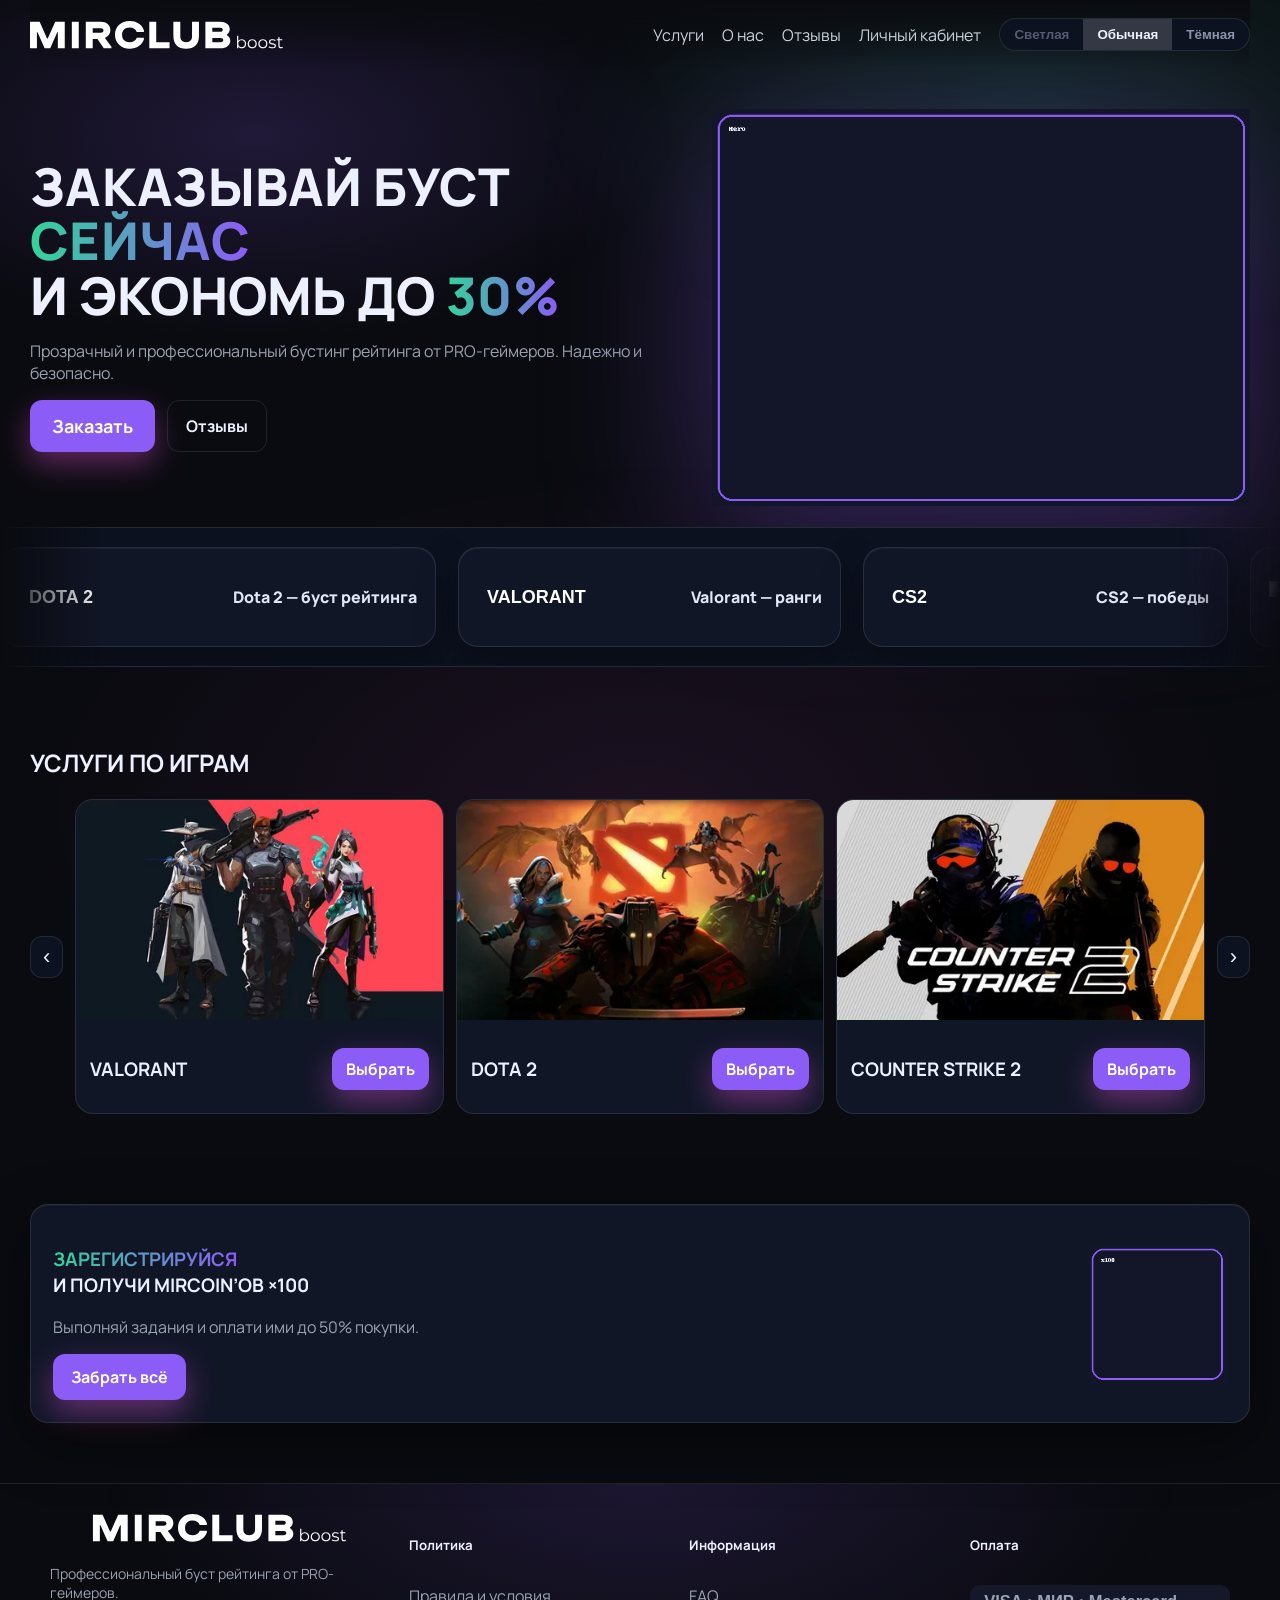
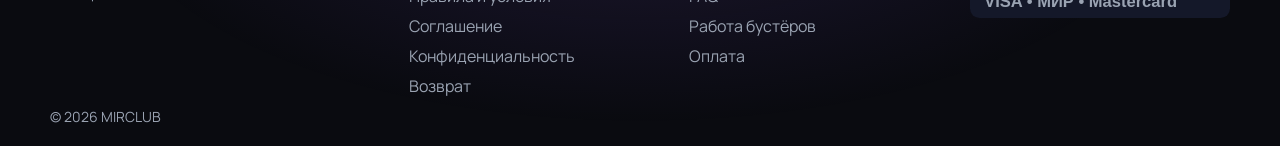
==== index.html @ de524e1a "Add files via upload" ====
<!doctype html><html lang="ru"><head><title>MIRCLUB — буст</title>
  <meta charset="utf-8" />
  <meta name="viewport" content="width=device-width, initial-scale=1" />
  <link rel="icon" href="./assets/favicon.png" />
  <link rel="preconnect" href="https://fonts.googleapis.com">
  <link rel="preconnect" href="https://fonts.gstatic.com" crossorigin>
  <link href="https://fonts.googleapis.com/css2?family=Manrope:wght@400;600;700;800&display=swap" rel="stylesheet">
  <link rel="stylesheet" href="./styles.css" />
  <link rel="stylesheet" href="./anim.css" />
  <script>
  (function () {
    var t = localStorage.getItem('theme3') || 'default';
    // Ставим атрибут на <html>, чтобы цвета подтянулись до рендера
    document.documentElement.setAttribute('data-theme', t);
  })();
</script>
</head><body class="page" data-theme="default">
<div class="bg fx-1"></div><div class="bg fx-2"></div><div class="bg fx-3"></div>
  <header class="header container">
    <a class="brand" href="./index.html"><img src="./assets/logo.svg" alt="MIRCLUB" /></a>
    <nav class="nav">
      <a href="./index.html#services">Услуги</a>
      <a href="./pages/about.html">О нас</a>
      <a href="./pages/reviews.html">Отзывы</a>
      <a href="./cabinet/index.html">Личный кабинет</a>
      <div class="theme-toggle" id="themeToggle" role="tablist" aria-label="Theme toggle">
        
        <button data-theme="light" role="tab">Светлая</button>
        <button data-theme="default" role="tab" class="active">Обычная</button>
        <button data-theme="dark" role="tab">Тёмная</button>
      </div>
    </nav>
    <button class="burger" id="burger" aria-label="Меню"><span></span><span></span><span></span></button>
  </header>
  <nav class="mnav" id="mnav">
    <a href="./index.html#services">Услуги</a>
    <a href="./pages/about.html">О нас</a>
    <a href="./pages/reviews.html">Отзывы</a>
    <a href="./cabinet/index.html">Личный кабинет</a>
    <div class="theme-toggle mt8" id="themeToggleM">
      <button data-theme="light">Светлая</button>
      <button data-theme="default" class="active">Обычная</button>
      <button data-theme="dark">Тёмная</button>
    </div>
  </nav><section class="hero container">
<div class="hero__left"><h1>ЗАКАЗЫВАЙ БУСТ <span class="accent">СЕЙЧАС</span><br>И ЭКОНОМЬ ДО <span class="accent">30%</span></h1><p class="muted">Прозрачный и профессиональный бустинг рейтинга от PRO-геймеров. Надежно и безопасно.</p><div class="hero__cta"><a class="btn btn--lg ripple" href="./pages/contacts.html">Заказать</a><a class="btn btn--ghost ripple" href="./pages/reviews.html">Отзывы</a></div></div><div class="hero__right"><img class="hero__img" src="./assets/hero-figure.png"></div></section>
<section class="banner-ticker">
  <div class="ticker-track" id="tickerTrack">
    <a class="tile" href="./games/dota2.html"><img src="./assets/brand-dota.svg"><span>Dota 2 — буст рейтинга</span></a>
    <a class="tile" href="./games/valorant.html"><img src="./assets/brand-valorant.svg"><span>Valorant — ранги</span></a>
    <a class="tile" href="./games/cs2.html"><img src="./assets/brand-cs2.svg"><span>CS2 — победы</span></a>
    <a class="tile" href="./games/overwatch2.html"><img src="./assets/brand-overwatch2.svg"><span>Overwatch 2 — услуги</span></a>
    <a class="tile" href="./games/dota2.html"><img src="./assets/brand-dota.svg"><span>Dota 2 — буст рейтинга</span></a>
    <a class="tile" href="./games/valorant.html"><img src="./assets/brand-valorant.svg"><span>Valorant — ранги</span></a>
    <a class="tile" href="./games/cs2.html"><img src="./assets/brand-cs2.svg"><span>CS2 — победы</span></a>
    <a class="tile" href="./games/overwatch2.html"><img src="./assets/brand-overwatch2.svg"><span>Overwatch 2 — услуги</span></a>
  </div>
</section><section class="services container" id="services"><h2 class="title">УСЛУГИ ПО ИГРАМ</h2><div class="slider" data-autoplay="true" data-interval="2800"><button class="s-btn" id="prev">‹</button><div class="track" id="track"><a class="card glow" href="./games/valorant.html"><img src="./assets/avatars/valorant.png"><div class="card__body"><h3>VALORANT</h3><span class="btn btn--sm">Выбрать</span></div></a><a class="card glow" href="./games/dota2.html"><img src="./assets/avatars/dota2.png"><div class="card__body"><h3>DOTA 2</h3><span class="btn btn--sm">Выбрать</span></div></a><a class="card glow" href="./games/cs2.html"><img src="./assets/avatars/cs2.png"><div class="card__body"><h3>COUNTER STRIKE 2</h3><span class="btn btn--sm">Выбрать</span></div></a><a class="card glow" href="./games/overwatch2.html"><img src="./assets/avatars/overwatch2.png"><div class="card__body"><h3>OVERWATCH 2</h3><span class="btn btn--sm">Выбрать</span></div></a></div><button class="s-btn" id="next">›</button></div></section>
<section class="promo container"><div class="promo__inner glass"><div><h3><span class="accent">ЗАРЕГИСТРИРУЙСЯ</span><br>И ПОЛУЧИ MIRCOIN’ОВ ×100</h3><p class="muted">Выполняй задания и оплати ими до 50% покупки.</p><a class="btn ripple" href="./pages/contacts.html">Забрать всё</a></div><img class="promo__img" src="./assets/promo-badge.png"></div></section>
  <footer class="footer">
    <div class="container footer__inner">
      <div class="fcol">
        <img src="./assets/logo.svg" class="f-logo" alt="MIRCLUB" />
        <p class="muted small">Профессиональный буст рейтинга от PRO-геймеров.</p>
      </div>
      <div class="fcol"><h5>Политика</h5><a href="#">Правила и условия</a><a href="#">Соглашение</a><a href="#">Конфиденциальность</a><a href="#">Возврат</a></div>
      <div class="fcol"><h5>Информация</h5><a href="#">FAQ</a><a href="#">Работа бустёров</a><a href="#">Оплата</a></div>
      <div class="fcol"><h5>Оплата</h5><img src="./assets/payments.svg" alt="Payments"/></div>
    </div>
    <div class="container copy">© <span id="year"></span> MIRCLUB</div>
  </footer><script src="./app.js"></script><script src="./anim.js"></script></body></html>
---- styles.css ----
/* ===== Обычная (по умолчанию) ===== */
:root{
  --bg: #0a0b10;
  --surface: #111627;          /* фон карточек/панелей */
  --surface-weak: #0c1220;     /* фон для ленты/контролов */
  --ink: #edf1ff;
  --muted: #9aa3b2;
  --accent1: #8b5cf6;
  --accent2: #34d399;
  --btn-bg: var(--accent1);
  --btn-text: #ffffff;
  --border: rgba(255,255,255,.10);
  --control-active: rgba(255,255,255,.16);  /* активная вкладка тумблера/стрелки */
}

/* ===== Светлая ===== */
[data-theme="light"]{
  --bg:#f7f8ff;
  --surface:#ffffff;
  --surface-weak:#eef1ff;
  --ink:#0a0c16;
  --muted:#555c6e;
  --accent1:#6d28d9;
  --accent2:#10b981;
  --btn-bg: var(--accent1);
  --btn-text:#ffffff;
  --border: rgba(0,0,0,.12);
  --control-active: rgba(0,0,0,.08);
}

/* ===== Тёмная (реально чёрная) ===== */
[data-theme="dark"]{
  --bg:#000000;                /* ЧЁРНЫЙ фон страницы */
  --surface:#0b0b0d;           /* карточки/панели почти чёрные */
  --surface-weak:#0f0f11;      /* слабые поверхности/лента */
  --ink:#e8ecff;
  --muted:#8a94a6;
  --accent1:#7c3aed;
  --accent2:#22d3ee;
  --btn-bg: var(--accent1);
  --btn-text:#ffffff;
  --border: rgba(255,255,255,.10);
  --control-active: rgba(255,255,255,.16);
}

/* немного поджать тени/бордеры в тёмной */
body[data-theme="dark"] .card,
body[data-theme="dark"] .glass{
  background: rgba(8,12,24,.88);
  border-color: rgba(255,255,255,.06);
}

/* тумблер в темной: активная вкладка заметнее */
body[data-theme="dark"] .theme-toggle{
  background: rgba(255,255,255,.05);
  border-color: rgba(255,255,255,.12);
}
body[data-theme="dark"] .theme-toggle button.active{
  background: rgba(255,255,255,.18);
}




*{box-sizing:border-box}html,body{height:100%}body{margin:0;font-family:Manrope,system-ui,-apple-system,Segoe UI,Roboto,sans-serif;color:var(--ink);overflow-x:hidden}
.container{max-width:1220px;margin:0 auto;padding:0 20px}.muted{color:var(--muted)}.center{text-align:center}.small{font-size:14px}
.bg{position:fixed;inset:0;pointer-events:none;z-index:-1;mix-blend:screen;opacity:.5}.fx-1{background:radial-gradient(600px 300px at 20% 15%,rgba(139,92,246,.35),transparent 70%)}.fx-2{background:radial-gradient(700px 400px at 80% 10%,rgba(52,211,153,.25),transparent 70%)}.fx-3{background:radial-gradient(900px 500px at 50% 90%,rgba(255,92,243,.15),transparent 70%)}
.glass{background:var(--glass);border:1px solid rgba(255,255,255,.06);border-radius:22px;box-shadow:0 20px 60px rgba(0,0,0,.45),inset 0 1px 0 rgba(255,255,255,.04);backdrop-filter:blur(8px)}
.btn{display:inline-flex;align-items:center;justify-content:center;gap:8px;padding:12px 18px;border-radius:12px;text-decoration:none;font-weight:800;color:var(--btn-ink);background:linear-gradient(135deg,var(--btn),#7c3aed);box-shadow:0 12px 30px rgba(255,92,243,.35);border:0;cursor:pointer}
.btn--sm{padding:10px 14px}.btn--lg{padding:14px 22px;font-size:18px}.btn--ghost{background:transparent;border:1px solid rgba(255,255,255,.18);color:var(--ink);box-shadow:none}
.header{display:flex;align-items:center;justify-content:space-between;padding:18px 0;position:sticky;top:0;background:linear-gradient(180deg,var(--bg),transparent);z-index:5}
.brand{display:flex;align-items:center;gap:10px;text-decoration:none;color:var(--ink);font-weight:800;font-size:18px}
.brand img{height:28px}.brand .boost{opacity:.8}


.nav{display:flex;gap:18px;align-items:center}.nav a{color:var(--ink);text-decoration:none;opacity:.85}.nav a:hover{opacity:1}
.burger{display:none;background:transparent;border:0;padding:8px}.burger span{display:block;width:24px;height:2px;background:#fff;margin:5px 0;border-radius:2px}
.mnav{display:none;position:fixed;inset:64px 16px auto 16px;padding:16px;gap:10px;flex-direction:column;z-index:50}.mnav.open{display:flex}

.hero{display:grid;grid-template-columns:1.1fr .9fr;gap:24px;align-items:center;padding:40px 0 16px}
.hero h1{font-size:52px;line-height:1.05;margin:0 0 14px;font-weight:800;letter-spacing:.3px}
.accent{background:linear-gradient(90deg,var(--accent2),var(--accent1));-webkit-background-clip:text;background-clip:text;color:transparent}
.hero__cta{display:flex;gap:12px;margin:14px 0 8px}
.hero__right{text-align:center}.hero__img{max-width:100%;height:auto;filter:drop-shadow(0 30px 80px rgba(141,92,246,.35))}

/* Banner ticker */
.banner-ticker{position:relative;overflow:hidden;height:140px;border-top:1px solid rgba(255,255,255,.08);border-bottom:1px solid rgba(255,255,255,.08);background:rgba(255,255,255,.02);-webkit-mask-image:linear-gradient(90deg,transparent 0%,#000 8%,#000 92%,transparent 100%);mask-image:linear-gradient(90deg,transparent 0%,#000 8%,#000 92%,transparent 100%)}
.ticker-track{display:flex;align-items:center;gap:22px;height:100%;padding:18px 0;animation:banner-scroll 28s linear infinite}
.banner-ticker:hover .ticker-track{animation-play-state:paused}
.tile{flex:0 0 auto;display:flex;align-items:center;gap:14px;height:100px;min-width:320px;padding:0 18px;border-radius:20px;background:linear-gradient(180deg,rgba(255,255,255,.05),rgba(255,255,255,.02));border:1px solid rgba(255,255,255,.1);text-decoration:none;color:#fff;box-shadow:0 18px 40px rgba(0,0,0,.35),inset 0 1px 0 rgba(255,255,255,.05);transition:transform .25s ease, box-shadow .25s ease, border-color .25s ease}
.tile:hover{transform:translateY(-3px);border-color:rgba(255,255,255,.25);box-shadow:0 24px 50px rgba(139,92,246,.28)}
.tile img{height:32px}.tile span{font-weight:800;white-space:nowrap;opacity:.95}
@keyframes banner-scroll{from{transform:translateX(0)}to{transform:translateX(-50%)}}
.btn {
  background: var(--btn-bg);
  color: var(--btn-text);
  border: none;
  border-radius: 12px;
  padding: 12px 18px;
  font-weight: 700;
  cursor: pointer;
  text-decoration: none;
  transition: background .3s, color .3s, transform .2s;
}
.btn:hover {
  transform: translateY(-2px);
  background: linear-gradient(135deg, var(--accent1), var(--accent2));
}

/* Slider */
.services{padding:60px 0}.slider{position:relative;display:flex;align-items:center;gap:12px}
.track{display:grid;grid-auto-flow:column;grid-auto-columns:calc(33.333% - 8px);gap:12px;overflow:hidden;scroll-behavior:smooth}
.card{border:1px solid rgba(255,255,255,.08);border-radius:18px;overflow:hidden;background:#0f1220;text-decoration:none;color:var(--ink)}
.card img{width:100%;height:220px;object-fit:cover}.card__body{display:flex;align-items:center;justify-content:space-between;padding:12px 14px}
.s-btn{background:transparent;border:1px solid rgba(255,255,255,.18);width:42px;height:42px;border-radius:12px;color:#fff;font-size:22px;cursor:pointer}.s-btn:hover{border-color:#fff}

/* Promo */
.promo{padding:30px 0 60px}.promo__inner{display:flex;align-items:center;justify-content:space-between;gap:18px;padding:22px}.promo__img{width:140px;height:140px;object-fit:contain}

/* Footer */
.footer{border-top:1px solid rgba(255,255,255,.08);padding:30px 0 20px;background:radial-gradient(900px 400px at 50% 0%,rgba(139,92,246,.15),transparent 60%)}
.footer__inner{display:grid;grid-template-columns:1.3fr 1fr 1fr 1fr;gap:20px}.f-logo{height:28px}.fcol{display:flex;flex-direction:column;gap:8px}.fcol a{color:var(--muted);text-decoration:none}.fcol a:hover{color:#fff}.copy{color:var(--muted);font-size:14px;margin-top:10px}

/* Responsive */
@media (max-width:1024px){.hero{grid-template-columns:1fr}.track{grid-auto-columns:calc(50% - 6px)}.footer__inner{grid-template-columns:1fr 1fr}.nav{display:none}.burger{display:block}.banner-ticker{height:120px}.tile{min-width:270px;height:88px}}
@media (max-width:640px){.hero h1{font-size:34px}.track{grid-auto-columns:100%}.footer__inner{grid-template-columns:1fr}.banner-ticker{height:110px}.tile{min-width:240px;height:82px}}

/* Фон/текст страницы */
body{ background: var(--bg); color: var(--ink); }

/* УБИРАЕМ свечения/градиенты в тёмной теме */
body[data-theme="dark"] .bg{ opacity:0 !important; }   /* fx-градиенты гасим */
body[data-theme="dark"] .header{ background:#000 !important; }

/* Карточки, панели, стекло */
.glass, .card{
  background: var(--surface);
  border: 1px solid var(--border);
}

/* Кнопки — одинаковый цвет в любой теме */
.btn{
  background: var(--btn-bg);
  color: var(--btn-text);
  border: 0;
  border-radius: 12px;
  padding: 12px 18px;
  font-weight: 700;
  text-decoration: none;
  transition: background .25s, color .25s, transform .2s, border-color .25s;
}
.btn:hover{ transform: translateY(-2px); background: linear-gradient(135deg, var(--accent1), var(--accent2)); }
.btn--ghost{ background: transparent; color: var(--ink); border: 1px solid var(--border); }

/* Тумблер тем */
.theme-toggle{
  display:inline-flex; gap:0; border-radius:999px; overflow:hidden;
  background: var(--surface-weak);
  border: 1px solid var(--border);
}
.theme-toggle button{
  background: transparent; border: 0; padding: 8px 12px;
  color: var(--ink); font-weight: 700; cursor: pointer; opacity: .85;
}
.theme-toggle button.active{ background: var(--control-active); opacity: 1; }

/* Слайдер/карусель */
.slider{ display:flex; align-items:center; gap:12px }
.track{ display:grid; grid-auto-flow:column; grid-auto-columns:calc(33.333% - 8px); gap:12px; overflow:hidden; scroll-behavior:smooth }
.card{ border-radius:18px; overflow:hidden; background: var(--surface); border:1px solid var(--border) }
.card img{ width:100%; height:220px; object-fit:cover }
.card__body{ display:flex; align-items:center; justify-content:space-between; padding:12px 14px }

.s-btn{
  background: var(--surface-weak);
  border: 1px solid var(--border);
  width: 42px; height: 42px; border-radius: 12px;
  color: var(--ink); font-size: 22px; cursor: pointer;
}
.s-btn:hover{ background: var(--control-active); }

/* Баннер-лента */
.banner-ticker{
  background: var(--surface-weak);
  border-top: 1px solid var(--border);
  border-bottom: 1px solid var(--border);
}
.tile{
  background: var(--surface);
  border: 1px solid var(--border);
  color: var(--ink);
}
.tile:hover{ background: var(--control-active); }

.glass, .card {
  background: var(--surface);
  border: 1px solid var(--border);
  transition: background .3s, border-color .3s, color .3s;
}

.muted {
  color: var(--muted);
}

* {
  transition: background-color .3s, color .3s, border-color .3s;
}
/* ==== ТЕМЫ ========================================================= */

/* Обычная (по умолчанию) */
:root{
  --bg:#0a0b10;
  --surface:#111627;          /* панели/карточки */
  --surface-weak:#0c1220;     /* лента/контролы */
  --ink:#edf1ff;
  --muted:#9aa3b2;
  --accent1:#8b5cf6;
  --accent2:#34d399;
  --btn-bg:var(--accent1);
  --btn-text:#ffffff;
  --border:rgba(255,255,255,.10);
  --control-active:rgba(255,255,255,.16);
}

/* Светлая */
[data-theme="light"]{
  --bg:#f7f8ff;
  --surface:#ffffff;
  --surface-weak:#eef1ff;
  --ink:#0a0c16;
  --muted:#555c6e;
  --accent1:#6d28d9;
  --accent2:#10b981;
  --btn-bg:var(--accent1);
  --btn-text:#ffffff;
  --border:rgba(0,0,0,.12);
  --control-active:#e3e8ff; /* мягкая активная вкладка */
}

/* Тёмная (полностью чёрная) */
[data-theme="dark"]{
  --bg:#000000;
  --surface:#0b0b0d;
  --surface-weak:#0f0f11;
  --ink:#e8ecff;
  --muted:#8a94a6;
  --accent1:#7c3aed;
  --accent2:#22d3ee;
  --btn-bg:var(--accent1);
  --btn-text:#ffffff;
  --border:rgba(255,255,255,.10);
  --control-active:rgba(255,255,255,.16);
}

/* ==== БАЗА ========================================================= */

*{box-sizing:border-box; transition:background-color .3s,color .3s,border-color .3s}
html,body{height:100%}
body{margin:0; background:var(--bg); color:var(--ink); font-family:Manrope,system-ui,-apple-system,Segoe UI,Roboto,sans-serif; overflow-x:hidden}

.container{max-width:1220px;margin:0 auto;padding:0 20px}
.muted{color:var(--muted)}
.center{text-align:center}
.small{font-size:14px}

/* декоративные fx-градиенты (для обычной/светлой) */
.bg{position:fixed;inset:0;pointer-events:none;z-index:-1;mix-blend:screen;opacity:.5}
.fx-1{background:radial-gradient(600px 300px at 20% 15%,rgba(139,92,246,.35),transparent 70%)}
.fx-2{background:radial-gradient(700px 400px at 80% 10%,rgba(52,211,153,.25),transparent 70%)}
.fx-3{background:radial-gradient(900px 500px at 50% 90%,rgba(255,92,243,.15),transparent 70%)}
/* в тёмной — выключаем */
[data-theme="dark"] .bg{display:none!important}

/* ==== ШАПКА ======================================================== */

.header{display:flex;align-items:center;justify-content:space-between;padding:18px 0;position:sticky;top:0;background:linear-gradient(180deg,var(--bg),transparent);z-index:5}
[data-theme="dark"] .header{background:#000!important}

.brand{display:flex;align-items:center;gap:10px;text-decoration:none;color:var(--ink);font-weight:800;font-size:18px}
.brand img{height:28px}
.brand .boost{opacity:.8}

.nav{display:flex;gap:18px;align-items:center}
.nav a{color:var(--ink);text-decoration:none;opacity:.85}
.nav a:hover{opacity:1}

.burger{display:none;background:transparent;border:0;padding:8px}
.burger span{display:block;width:24px;height:2px;background:#fff;margin:5px 0;border-radius:2px}

.mnav{display:none;position:fixed;inset:64px 16px auto 16px;padding:16px;gap:10px;flex-direction:column;z-index:50}
.mnav.open{display:flex}
.mt8{margin-top:8px}

/* Тумблер тем */
.theme-toggle{
  display:inline-flex;gap:0;border-radius:999px;overflow:hidden;
  background:var(--surface-weak);border:1px solid var(--border)
}
.theme-toggle button{
  background:transparent;border:0;padding:8px 14px;
  color:var(--ink);font-weight:800;cursor:pointer;opacity:1
}
.theme-toggle button:not(.active){color:var(--muted)}
.theme-toggle button.active{background:var(--control-active);color:var(--ink)}

/* ==== ХЕРО ========================================================= */

.hero{display:grid;grid-template-columns:1.1fr .9fr;gap:24px;align-items:center;padding:40px 0 16px}
.hero h1{font-size:52px;line-height:1.05;margin:0 0 14px;font-weight:800;letter-spacing:.3px}
.accent{background:linear-gradient(90deg,var(--accent2),var(--accent1));-webkit-background-clip:text;background-clip:text;color:transparent}
.hero__cta{display:flex;gap:12px;margin:14px 0 8px}
.hero__right{text-align:center}
.hero__img{max-width:100%;height:auto;filter:drop-shadow(0 30px 80px rgba(141,92,246,.35))}

/* ==== КНОПКИ ======================================================= */

.btn{
  background:var(--btn-bg); color:var(--btn-text);
  border:0;border-radius:12px;padding:12px 18px;font-weight:700;
  text-decoration:none;cursor:pointer;
  transition:background .25s,color .25s,transform .2s,border-color .25s
}
.btn:hover{transform:translateY(-2px);background:linear-gradient(135deg,var(--accent1),var(--accent2))}
.btn--sm{padding:10px 14px}
.btn--lg{padding:14px 22px;font-size:18px}
.btn--ghost{background:transparent;color:var(--ink);border:1px solid var(--border)}

/* ==== КАРТОЧКИ/ПАНЕЛИ ============================================= */

.glass,.card{
  background:var(--surface);
  border:1px solid var(--border);
  border-radius:18px
}

/* ==== БАННЕР-ЛЕНТА ================================================= */

.banner-ticker{
  position:relative;overflow:hidden;height:140px;
  background:var(--surface-weak);
  border-top:1px solid var(--border);border-bottom:1px solid var(--border);
  -webkit-mask-image:linear-gradient(90deg,transparent 0%,#000 8%,#000 92%,transparent 100%);
          mask-image:linear-gradient(90deg,transparent 0%,#000 8%,#000 92%,transparent 100%)
}
.ticker-track{display:flex;align-items:center;gap:22px;height:100%;padding:18px 0;animation:banner-scroll 28s linear infinite}
.banner-ticker:hover .ticker-track{animation-play-state:paused}
.tile{
  flex:0 0 auto;display:flex;align-items:center;gap:14px;height:100px;min-width:320px;padding:0 18px;
  background:var(--surface);border:1px solid var(--border);color:var(--ink);
  border-radius:20px;text-decoration:none
}
.tile:hover{background:var(--control-active)}
.tile img{height:32px}
.tile span{font-weight:800;white-space:nowrap;opacity:.95}
@keyframes banner-scroll{from{transform:translateX(0)}to{transform:translateX(-50%)}}

/* ==== СЛАЙДЕР ИГР ================================================== */

.services{padding:60px 0}
.slider{position:relative;display:flex;align-items:center;gap:12px}
.track{display:grid;grid-auto-flow:column;grid-auto-columns:calc(33.333% - 8px);gap:12px;overflow:hidden;scroll-behavior:smooth}
.card img{width:100%;height:220px;object-fit:cover}
.card__body{display:flex;align-items:center;justify-content:space-between;padding:12px 14px}

.s-btn{
  background:var(--surface-weak);border:1px solid var(--border);
  width:42px;height:42px;border-radius:12px;color:var(--ink);font-size:22px;cursor:pointer
}
.s-btn:hover{background:var(--control-active)}

/* ==== ПРОМО ======================================================== */

.promo{padding:30px 0 60px}
.promo__inner{display:flex;align-items:center;justify-content:space-between;gap:18px;padding:22px}
.promo__img{width:140px;height:140px;object-fit:contain}

/* ==== ФУТЕР ======================================================== */

.footer{border-top:1px solid var(--border);padding:30px 0 20px}
.footer__inner{display:grid;grid-template-columns:1.3fr 1fr 1fr 1fr;gap:20px}
.f-logo{height:28px}
.fcol{display:flex;flex-direction:column;gap:8px}
.fcol a{color:var(--muted);text-decoration:none}
.fcol a:hover{color:#fff}
.copy{color:var(--muted);font-size:14px;margin-top:10px}

/* ==== АДАПТИВ ====================================================== */

@media (max-width:1024px){
  .hero{grid-template-columns:1fr}
  .track{grid-auto-columns:calc(50% - 6px)}
  .footer__inner{grid-template-columns:1fr 1fr}
  .nav{display:none}
  .burger{display:block}
  .banner-ticker{height:120px}
  .tile{min-width:270px;height:88px}
}
@media (max-width:640px){
  .hero h1{font-size:34px}
  .track{grid-auto-columns:100%}
  .footer__inner{grid-template-columns:1fr}
  .banner-ticker{height:110px}
  .tile{min-width:240px;height:82px}
}
---- anim.css ----
.page{opacity:1}.page.loaded{opacity:1}
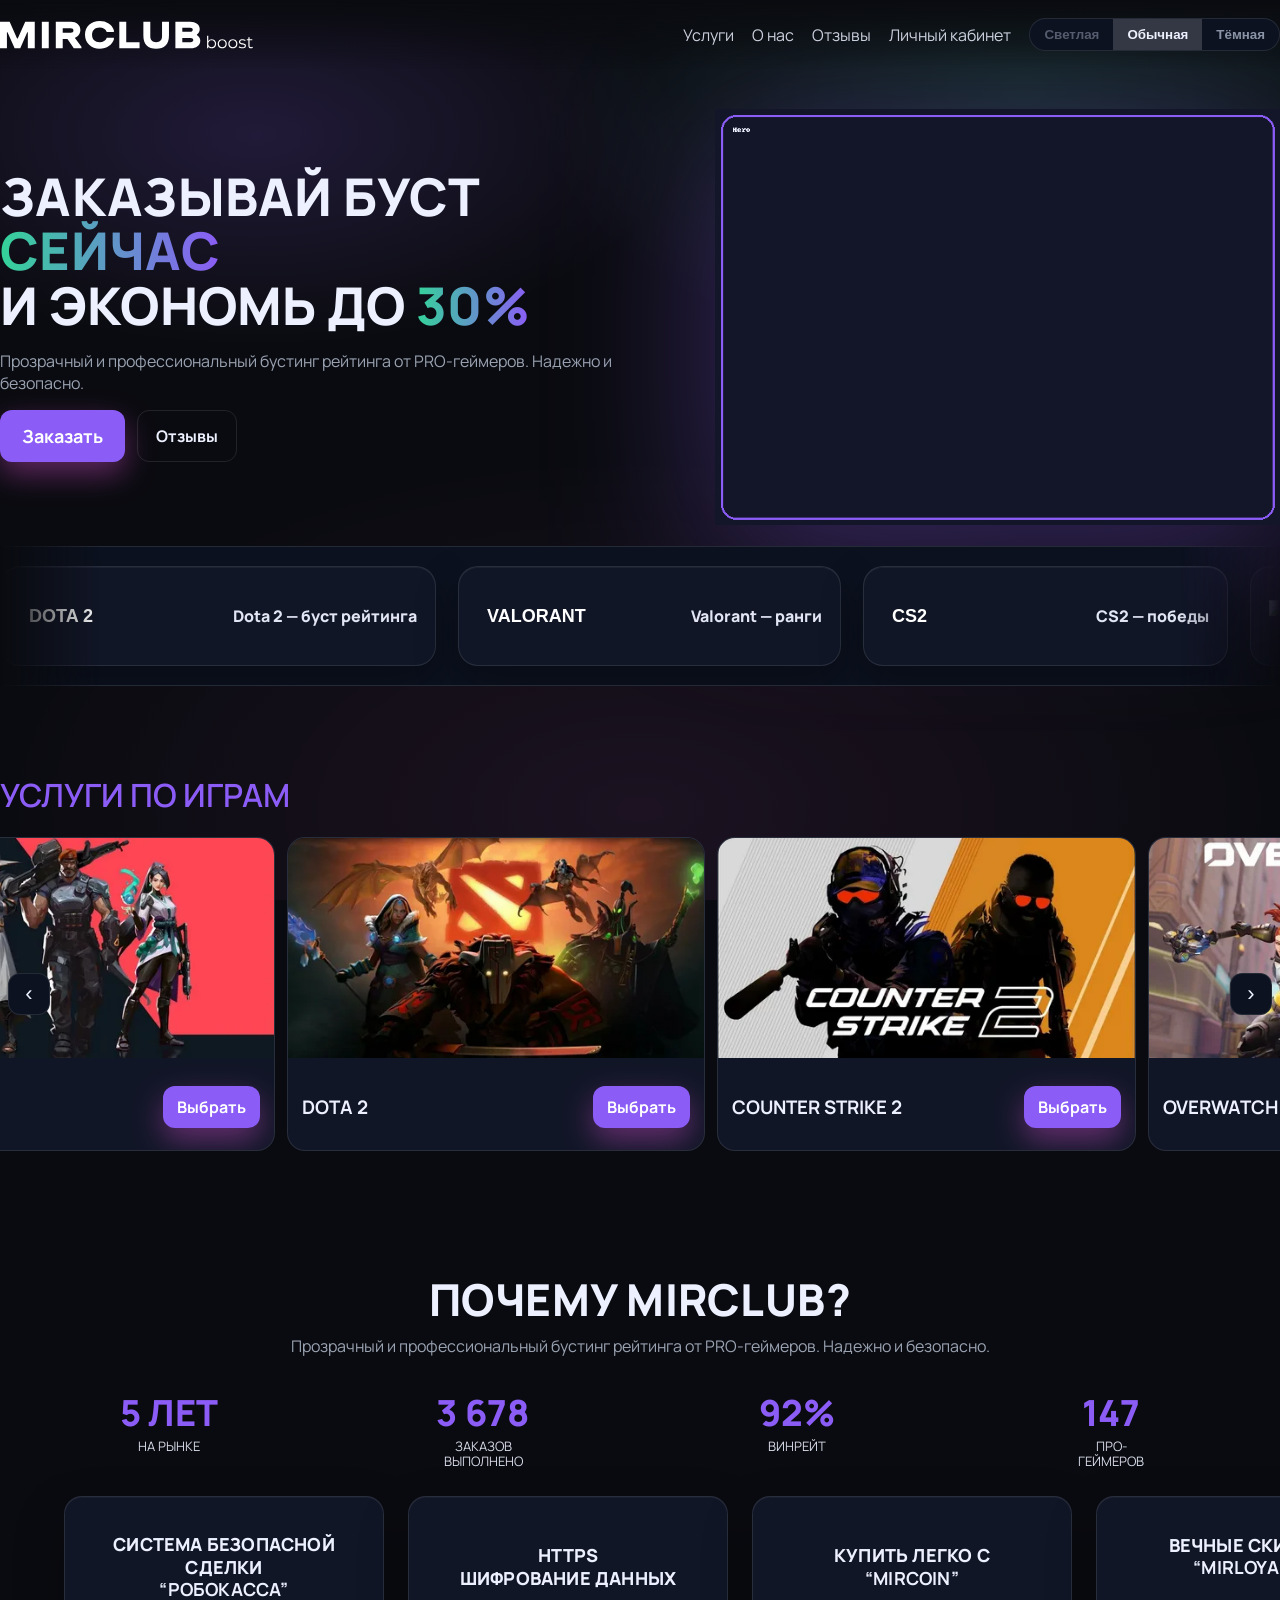
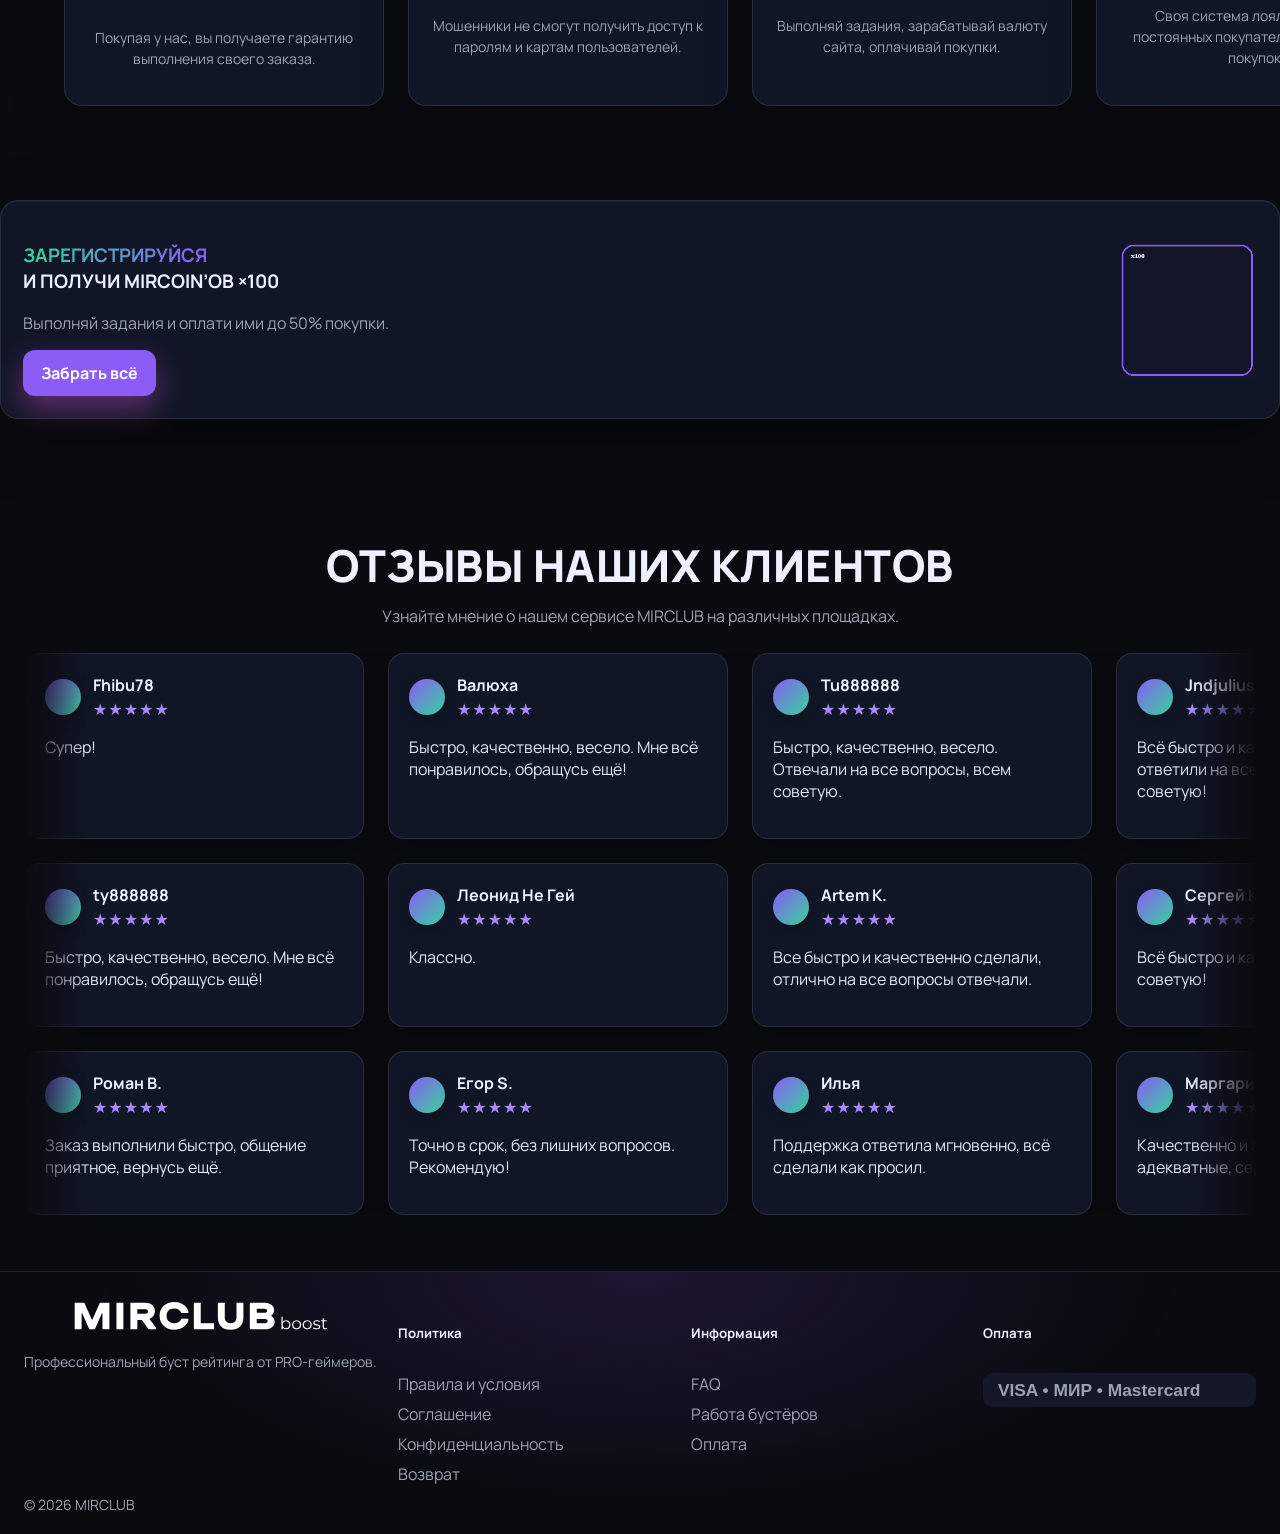
==== commit 6c59269e: "Add files via upload" ====
--- a/index.html
+++ b/index.html
@@ -1,4 +1,4 @@
-<!doctype html><html lang="ru"><head><title>MIRCLUB — буст</title>
+<!doctype html><html lang="ru"><head><title>MIRCLUB</title>
   <meta charset="utf-8" />
   <meta name="viewport" content="width=device-width, initial-scale=1" />
   <link rel="icon" href="./assets/favicon.png" />
@@ -17,11 +17,11 @@
 </head><body class="page" data-theme="default">
 <div class="bg fx-1"></div><div class="bg fx-2"></div><div class="bg fx-3"></div>
   <header class="header container">
-    <a class="brand" href="./index.html"><img src="./assets/logo.svg" alt="MIRCLUB" /></a>
+    <a class="brand" href="./index.html"><img src="./assets/logo.svg" alt="MIRCLUB" loading="lazy" decoding="async" /></a>
     <nav class="nav">
       <a href="./index.html#services">Услуги</a>
       <a href="./pages/about.html">О нас</a>
-      <a href="./pages/reviews.html">Отзывы</a>
+      <a href="#reviews">Отзывы</a>
       <a href="./cabinet/index.html">Личный кабинет</a>
       <div class="theme-toggle" id="themeToggle" role="tablist" aria-label="Theme toggle">
         
@@ -35,7 +35,7 @@
   <nav class="mnav" id="mnav">
     <a href="./index.html#services">Услуги</a>
     <a href="./pages/about.html">О нас</a>
-    <a href="./pages/reviews.html">Отзывы</a>
+    <a href="#reviews">Отзывы</a>
     <a href="./cabinet/index.html">Личный кабинет</a>
     <div class="theme-toggle mt8" id="themeToggleM">
       <button data-theme="light">Светлая</button>
@@ -43,20 +43,164 @@
       <button data-theme="dark">Тёмная</button>
     </div>
   </nav><section class="hero container">
-<div class="hero__left"><h1>ЗАКАЗЫВАЙ БУСТ <span class="accent">СЕЙЧАС</span><br>И ЭКОНОМЬ ДО <span class="accent">30%</span></h1><p class="muted">Прозрачный и профессиональный бустинг рейтинга от PRO-геймеров. Надежно и безопасно.</p><div class="hero__cta"><a class="btn btn--lg ripple" href="./pages/contacts.html">Заказать</a><a class="btn btn--ghost ripple" href="./pages/reviews.html">Отзывы</a></div></div><div class="hero__right"><img class="hero__img" src="./assets/hero-figure.png"></div></section>
+<div class="hero__left"><h1>ЗАКАЗЫВАЙ БУСТ <span class="accent">СЕЙЧАС</span><br>И ЭКОНОМЬ ДО <span class="accent">30%</span></h1><p class="muted">Прозрачный и профессиональный бустинг рейтинга от PRO-геймеров. Надежно и безопасно.</p><div class="hero__cta"><a class="btn btn--lg ripple" href="./pages/contacts.html">Заказать</a><a class="btn btn--ghost ripple" href="./pages/reviews.html">Отзывы</a></div></div><div class="hero__right"><img class="hero__img" src="./assets/hero-figure.png" loading="eager" fetchpriority="high" decoding="async" alt="hero" /></div></section>
 <section class="banner-ticker">
   <div class="ticker-track" id="tickerTrack">
-    <a class="tile" href="./games/dota2.html"><img src="./assets/brand-dota.svg"><span>Dota 2 — буст рейтинга</span></a>
-    <a class="tile" href="./games/valorant.html"><img src="./assets/brand-valorant.svg"><span>Valorant — ранги</span></a>
-    <a class="tile" href="./games/cs2.html"><img src="./assets/brand-cs2.svg"><span>CS2 — победы</span></a>
-    <a class="tile" href="./games/overwatch2.html"><img src="./assets/brand-overwatch2.svg"><span>Overwatch 2 — услуги</span></a>
-    <a class="tile" href="./games/dota2.html"><img src="./assets/brand-dota.svg"><span>Dota 2 — буст рейтинга</span></a>
-    <a class="tile" href="./games/valorant.html"><img src="./assets/brand-valorant.svg"><span>Valorant — ранги</span></a>
-    <a class="tile" href="./games/cs2.html"><img src="./assets/brand-cs2.svg"><span>CS2 — победы</span></a>
-    <a class="tile" href="./games/overwatch2.html"><img src="./assets/brand-overwatch2.svg"><span>Overwatch 2 — услуги</span></a>
+  <a class="tile" href="./games/dota2.html"><img src="./assets/brand-dota.svg" alt="dota" loading="lazy" decoding="async"><span>Dota 2 — буст рейтинга</span></a>
+  <a class="tile" href="./games/valorant.html"><img src="./assets/brand-valorant.svg" alt="valorant" loading="lazy" decoding="async"><span>Valorant — ранги</span></a>
+  <a class="tile" href="./games/cs2.html"><img src="./assets/brand-cs2.svg" alt="cs2" loading="lazy" decoding="async"><span>CS2 — победы</span></a>
+  <a class="tile" href="./games/overwatch2.html"><img src="./assets/brand-overwatch2.svg" alt="overwatch" loading="lazy" decoding="async"><span>Overwatch 2 — услуги</span></a>
+  <a class="tile" href="./games/dota2.html"><img src="./assets/brand-dota.svg" alt="dota" loading="lazy" decoding="async"><span>Dota 2 — буст рейтинга</span></a>
+  <a class="tile" href="./games/valorant.html"><img src="./assets/brand-valorant.svg" alt="valorant" loading="lazy" decoding="async"><span>Valorant — ранги</span></a>
+  <a class="tile" href="./games/cs2.html"><img src="./assets/brand-cs2.svg" alt="cs2" loading="lazy" decoding="async"><span>CS2 — победы</span></a>
+  <a class="tile" href="./games/overwatch2.html"><img src="./assets/brand-overwatch2.svg" alt="overwatch" loading="lazy" decoding="async"><span>Overwatch 2 — услуги</span></a>
   </div>
-</section><section class="services container" id="services"><h2 class="title">УСЛУГИ ПО ИГРАМ</h2><div class="slider" data-autoplay="true" data-interval="2800"><button class="s-btn" id="prev">‹</button><div class="track" id="track"><a class="card glow" href="./games/valorant.html"><img src="./assets/avatars/valorant.png"><div class="card__body"><h3>VALORANT</h3><span class="btn btn--sm">Выбрать</span></div></a><a class="card glow" href="./games/dota2.html"><img src="./assets/avatars/dota2.png"><div class="card__body"><h3>DOTA 2</h3><span class="btn btn--sm">Выбрать</span></div></a><a class="card glow" href="./games/cs2.html"><img src="./assets/avatars/cs2.png"><div class="card__body"><h3>COUNTER STRIKE 2</h3><span class="btn btn--sm">Выбрать</span></div></a><a class="card glow" href="./games/overwatch2.html"><img src="./assets/avatars/overwatch2.png"><div class="card__body"><h3>OVERWATCH 2</h3><span class="btn btn--sm">Выбрать</span></div></a></div><button class="s-btn" id="next">›</button></div></section>
+</section><section class="services container" id="services"><h2 class="title">УСЛУГИ ПО ИГРАМ</h2><div class="slider" data-autoplay="true" data-interval="7000"><button class="s-btn" id="prev">‹</button><div class="track" id="track"><a class="card glow" href="./games/valorant.html"><img src="./assets/avatars/valorant.png"><div class="card__body"><h3>VALORANT</h3><span class="btn btn--sm">Выбрать</span></div></a><a class="card glow" href="./games/dota2.html"><img src="./assets/avatars/dota2.png"><div class="card__body"><h3>DOTA 2</h3><span class="btn btn--sm">Выбрать</span></div></a><a class="card glow" href="./games/cs2.html"><img src="./assets/avatars/cs2.png"><div class="card__body"><h3>COUNTER STRIKE 2</h3><span class="btn btn--sm">Выбрать</span></div></a><a class="card glow" href="./games/overwatch2.html"><img src="./assets/avatars/overwatch2.png"><div class="card__body"><h3>OVERWATCH 2</h3><span class="btn btn--sm">Выбрать</span></div></a></div><button class="s-btn" id="next">›</button></div></section>
+<!-- ПОЧЕМУ MIRCLUB? -->
+<section id="why" class="why-mirclub">
+  <div class="container why__inner">
+    <h2 class="why__title">ПОЧЕМУ MIRCLUB?</h2>
+    <p class="why__subtitle">
+      Прозрачный и профессиональный бустинг рейтинга от PRO-геймеров. Надежно и безопасно.
+    </p>
+
+    <ul class="why__stats">
+      <li class="why__stat">
+        <span class="why__num">5 ЛЕТ</span>
+        <span class="why__cap">НА РЫНКЕ</span>
+      </li>
+      <li class="why__stat">
+        <span class="why__num">3 678</span>
+        <span class="why__cap">ЗАКАЗОВ<br>ВЫПОЛНЕНО</span> 
+      </li>
+      <li class="why__stat">
+        <span class="why__num">92%</span>
+        <span class="why__cap">ВИНРЕЙТ</span>
+      </li>
+      <li class="why__stat">
+        <span class="why__num">147</span>
+        <span class="why__cap">ПРО-<br>ГЕЙМЕРОВ</span>
+      </li>
+    </ul>
+
+    <ul class="why__tiles">
+      <li class="tile">
+        <h3 class="tile__title">СИСТЕМА БЕЗОПАСНОЙ СДЕЛКИ<br><b>“РОБОКАССА”</b></h3>
+        <p class="tile__text">Покупая у нас, вы получаете гарантию выполнения своего заказа.</p>
+      </li>
+
+      <li class="tile">
+        <h3 class="tile__title">HTTPS<br>ШИФРОВАНИЕ ДАННЫХ</h3>
+        <p class="tile__text">Мошенники не смогут получить доступ к паролям и картам пользователей.</p>
+      </li>
+
+      <li class="tile">
+        <h3 class="tile__title">КУПИТЬ ЛЕГКО С<br><b>“MIRCOIN”</b></h3>
+        <p class="tile__text">Выполняй задания, зарабатывай валюту сайта, оплачивай покупки.</p>
+      </li>
+
+      <li class="tile">
+        <h3 class="tile__title">ВЕЧНЫЕ СКИДКИ С<br><b>“MIRLOYALTY”</b></h3>
+        <p class="tile__text">Своя система лояльности для постоянных покупателей. Зависят от покупок.</p>
+      </li>
+    </ul>
+  </div>
+</section>
+
+
 <section class="promo container"><div class="promo__inner glass"><div><h3><span class="accent">ЗАРЕГИСТРИРУЙСЯ</span><br>И ПОЛУЧИ MIRCOIN’ОВ ×100</h3><p class="muted">Выполняй задания и оплати ими до 50% покупки.</p><a class="btn ripple" href="./pages/contacts.html">Забрать всё</a></div><img class="promo__img" src="./assets/promo-badge.png"></div></section>
+  
+  <!-- ОТЗЫВЫ НАШИХ КЛИЕНТОВ -->
+  <section id="reviews" class="reviews">
+    <div class="container">
+      <h2 class="reviews__title">ОТЗЫВЫ НАШИХ КЛИЕНТОВ</h2>
+      <p class="reviews__subtitle">Узнайте мнение о нашем сервисе MIRCLUB на различных площадках.</p>
+      <div class="reviews-marquee">
+        <div class="reviews-track" id="reviewsTrack1">
+          <div class="review glass">
+            <div class="review__head"><span class="avatar"></span><div class="meta"><b>Fhibu78</b><span class="stars">★★★★★</span></div></div>
+            <p class="review__text">Супер!</p>
+          </div>
+          <div class="review glass">
+            <div class="review__head"><span class="avatar"></span><div class="meta"><b>Валюха</b><span class="stars">★★★★★</span></div></div>
+            <p class="review__text">Быстро, качественно, весело. Мне всё понравилось, обращусь ещё!</p>
+          </div>
+          <div class="review glass">
+            <div class="review__head"><span class="avatar"></span><div class="meta"><b>Tu888888</b><span class="stars">★★★★★</span></div></div>
+            <p class="review__text">Быстро, качественно, весело. Отвечали на все вопросы, всем советую.</p>
+          </div>
+          <div class="review glass">
+            <div class="review__head"><span class="avatar"></span><div class="meta"><b>Jndjulius</b><span class="stars">★★★★★</span></div></div>
+            <p class="review__text">Всё быстро и качественно сделали, ответили на все вопросы, всем советую!</p>
+          </div>
+          <div class="review glass">
+            <div class="review__head"><span class="avatar"></span><div class="meta"><b>Артем К.</b><span class="stars">★★★★★</span></div></div>
+            <p class="review__text">Быстро, качественно, весело. Всем советую Мирклаб.</p>
+          </div>
+          <div class="review glass">
+            <div class="review__head"><span class="avatar"></span><div class="meta"><b>Леонид Не Гей</b><span class="stars">★★★★★</span></div></div>
+            <p class="review__text">Классно.</p>
+          </div>
+          <div class="review glass">
+            <div class="review__head"><span class="avatar"></span><div class="meta"><b>Сергей К.</b><span class="stars">★★★★★</span></div></div>
+            <p class="review__text">Всё быстро и качественно сделали, спасибо!</p>
+          </div>
+          <div class="review glass">
+            <div class="review__head"><span class="avatar"></span><div class="meta"><b>Михаил С.</b><span class="stars">★★★★★</span></div></div>
+            <p class="review__text">Супер быстро.</p>
+          </div>
+        </div>
+        <div class="reviews-track reviews-track--reverse" id="reviewsTrack2">
+          <div class="review glass">
+            <div class="review__head"><span class="avatar"></span><div class="meta"><b>ty888888</b><span class="stars">★★★★★</span></div></div>
+            <p class="review__text">Быстро, качественно, весело. Мне всё понравилось, обращусь ещё!</p>
+          </div>
+          <div class="review glass">
+            <div class="review__head"><span class="avatar"></span><div class="meta"><b>Леонид Не Гей</b><span class="stars">★★★★★</span></div></div>
+            <p class="review__text">Классно.</p>
+          </div>
+          <div class="review glass">
+            <div class="review__head"><span class="avatar"></span><div class="meta"><b>Artem K.</b><span class="stars">★★★★★</span></div></div>
+            <p class="review__text">Все быстро и качественно сделали, отлично на все вопросы отвечали.</p>
+          </div>
+          <div class="review glass">
+            <div class="review__head"><span class="avatar"></span><div class="meta"><b>Сергей К.</b><span class="stars">★★★★★</span></div></div>
+            <p class="review__text">Всё быстро и качественно, всем советую!</p>
+          </div>
+          <div class="review glass">
+            <div class="review__head"><span class="avatar"></span><div class="meta"><b>Михаил Ф.</b><span class="stars">★★★★★</span></div></div>
+            <p class="review__text">Классно.</p>
+          </div>
+          <div class="review glass">
+            <div class="review__head"><span class="avatar"></span><div class="meta"><b>Анастасия И.</b><span class="stars">★★★★★</span></div></div>
+            <p class="review__text">Всё быстро и качественно сделали, всем советую!</p>
+          </div>
+        </div>
+        <div class="reviews-track" id="reviewsTrack3">
+          <div class="review glass">
+            <div class="review__head"><span class="avatar"></span><div class="meta"><b>Роман В.</b><span class="stars">★★★★★</span></div></div>
+            <p class="review__text">Заказ выполнили быстро, общение приятное, вернусь ещё.</p>
+          </div>
+          <div class="review glass">
+            <div class="review__head"><span class="avatar"></span><div class="meta"><b>Егор S.</b><span class="stars">★★★★★</span></div></div>
+            <p class="review__text">Точно в срок, без лишних вопросов. Рекомендую!</p>
+          </div>
+          <div class="review glass">
+            <div class="review__head"><span class="avatar"></span><div class="meta"><b>Илья</b><span class="stars">★★★★★</span></div></div>
+            <p class="review__text">Поддержка ответила мгновенно, всё сделали как просил.</p>
+          </div>
+          <div class="review glass">
+            <div class="review__head"><span class="avatar"></span><div class="meta"><b>Маргарита</b><span class="stars">★★★★★</span></div></div>
+            <p class="review__text">Качественно и аккуратно. Цены адекватные, сервис топ.</p>
+          </div>
+          <div class="review glass">
+            <div class="review__head"><span class="avatar"></span><div class="meta"><b>Alex N.</b><span class="stars">★★★★★</span></div></div>
+            <p class="review__text">Ребята молодцы, второй раз беру — всё отлично.</p>
+          </div>
+        </div>
+      </div>
+    </div>
+  </section>
   <footer class="footer">
     <div class="container footer__inner">
       <div class="fcol">
@@ -68,4 +212,4 @@
       <div class="fcol"><h5>Оплата</h5><img src="./assets/payments.svg" alt="Payments"/></div>
     </div>
     <div class="container copy">© <span id="year"></span> MIRCLUB</div>
-  </footer><script src="./app.js"></script><script src="./anim.js"></script></body></html>+  </footer><script src="./app.js"></script></body></html>
--- a/styles.css
+++ b/styles.css
@@ -11,6 +11,7 @@
   --btn-text: #ffffff;
   --border: rgba(255,255,255,.10);
   --control-active: rgba(255,255,255,.16);  /* активная вкладка тумблера/стрелки */
+  --edge: 24px;                 /* внутренние поля контейнеров */
 }
 
 /* ===== Светлая ===== */
@@ -63,8 +64,8 @@
 
 
 *{box-sizing:border-box}html,body{height:100%}body{margin:0;font-family:Manrope,system-ui,-apple-system,Segoe UI,Roboto,sans-serif;color:var(--ink);overflow-x:hidden}
-.container{max-width:1220px;margin:0 auto;padding:0 20px}.muted{color:var(--muted)}.center{text-align:center}.small{font-size:14px}
-.bg{position:fixed;inset:0;pointer-events:none;z-index:-1;mix-blend:screen;opacity:.5}.fx-1{background:radial-gradient(600px 300px at 20% 15%,rgba(139,92,246,.35),transparent 70%)}.fx-2{background:radial-gradient(700px 400px at 80% 10%,rgba(52,211,153,.25),transparent 70%)}.fx-3{background:radial-gradient(900px 500px at 50% 90%,rgba(255,92,243,.15),transparent 70%)}
+.container{max-width:1720px;margin:0 auto;padding:0 var(--edge)}.muted{color:var(--muted)}.center{text-align:center}.small{font-size:14px}
+.bg{position:fixed;inset:0;pointer-events:none;z-index:-1;mix-blend-mode:screen;opacity:.5}.fx-1{background:radial-gradient(600px 300px at 20% 15%,rgba(139,92,246,.35),transparent 70%)}.fx-2{background:radial-gradient(700px 400px at 80% 10%,rgba(52,211,153,.25),transparent 70%)}.fx-3{background:radial-gradient(900px 500px at 50% 90%,rgba(255,92,243,.15),transparent 70%)}
 .glass{background:var(--glass);border:1px solid rgba(255,255,255,.06);border-radius:22px;box-shadow:0 20px 60px rgba(0,0,0,.45),inset 0 1px 0 rgba(255,255,255,.04);backdrop-filter:blur(8px)}
 .btn{display:inline-flex;align-items:center;justify-content:center;gap:8px;padding:12px 18px;border-radius:12px;text-decoration:none;font-weight:800;color:var(--btn-ink);background:linear-gradient(135deg,var(--btn),#7c3aed);box-shadow:0 12px 30px rgba(255,92,243,.35);border:0;cursor:pointer}
 .btn--sm{padding:10px 14px}.btn--lg{padding:14px 22px;font-size:18px}.btn--ghost{background:transparent;border:1px solid rgba(255,255,255,.18);color:var(--ink);box-shadow:none}
@@ -108,18 +109,22 @@
 }
 
 /* Slider */
-.services{padding:60px 0}.slider{position:relative;display:flex;align-items:center;gap:12px}
-.track{display:grid;grid-auto-flow:column;grid-auto-columns:calc(33.333% - 8px);gap:12px;overflow:hidden;scroll-behavior:smooth}
+.services{padding:60px 0}.slider{position:relative;display:flex;align-items:center;overflow:hidden}
+.track{display:grid;grid-auto-flow:column;grid-auto-columns:calc((100% - 24px)/3);gap:12px;overflow:hidden;scroll-behavior:smooth;width:100%;scroll-padding-left:0}
 .card{border:1px solid rgba(255,255,255,.08);border-radius:18px;overflow:hidden;background:#0f1220;text-decoration:none;color:var(--ink)}
 .card img{width:100%;height:220px;object-fit:cover}.card__body{display:flex;align-items:center;justify-content:space-between;padding:12px 14px}
-.s-btn{background:transparent;border:1px solid rgba(255,255,255,.18);width:42px;height:42px;border-radius:12px;color:#fff;font-size:22px;cursor:pointer}.s-btn:hover{border-color:#fff}
+.s-btn{background:transparent;border:1px solid rgba(255,255,255,.18);width:42px;height:42px;border-radius:12px;color:#fff;font-size:22px;cursor:pointer;position:absolute;top:50%;transform:translateY(-50%);z-index:2}
+.slider #prev{left:8px}
+.slider #next{right:8px}
+.track{scrollbar-width:none}
+.track::-webkit-scrollbar{display:none}
 
 /* Promo */
 .promo{padding:30px 0 60px}.promo__inner{display:flex;align-items:center;justify-content:space-between;gap:18px;padding:22px}.promo__img{width:140px;height:140px;object-fit:contain}
 
 /* Footer */
 .footer{border-top:1px solid rgba(255,255,255,.08);padding:30px 0 20px;background:radial-gradient(900px 400px at 50% 0%,rgba(139,92,246,.15),transparent 60%)}
-.footer__inner{display:grid;grid-template-columns:1.3fr 1fr 1fr 1fr;gap:20px}.f-logo{height:28px}.fcol{display:flex;flex-direction:column;gap:8px}.fcol a{color:var(--muted);text-decoration:none}.fcol a:hover{color:#fff}.copy{color:var(--muted);font-size:14px;margin-top:10px}
+.footer__inner{display:grid;grid-template-columns:1.3fr 1fr 1fr 1fr;gap:24px}.f-logo{height:28px}.fcol{display:flex;flex-direction:column;gap:8px}.fcol a{color:var(--muted);text-decoration:none}.fcol a:hover{color:#fff}.copy{color:var(--muted);font-size:14px;margin-top:10px}
 
 /* Responsive */
 @media (max-width:1024px){.hero{grid-template-columns:1fr}.track{grid-auto-columns:calc(50% - 6px)}.footer__inner{grid-template-columns:1fr 1fr}.nav{display:none}.burger{display:block}.banner-ticker{height:120px}.tile{min-width:270px;height:88px}}
@@ -258,13 +263,13 @@
 html,body{height:100%}
 body{margin:0; background:var(--bg); color:var(--ink); font-family:Manrope,system-ui,-apple-system,Segoe UI,Roboto,sans-serif; overflow-x:hidden}
 
-.container{max-width:1220px;margin:0 auto;padding:0 20px}
+.container{max-width:1400px;margin:0 auto;padding:0 24px}
 .muted{color:var(--muted)}
 .center{text-align:center}
 .small{font-size:14px}
 
 /* декоративные fx-градиенты (для обычной/светлой) */
-.bg{position:fixed;inset:0;pointer-events:none;z-index:-1;mix-blend:screen;opacity:.5}
+.bg{position:fixed;inset:0;pointer-events:none;z-index:-1;mix-blend-mode:screen;opacity:.5}
 .fx-1{background:radial-gradient(600px 300px at 20% 15%,rgba(139,92,246,.35),transparent 70%)}
 .fx-2{background:radial-gradient(700px 400px at 80% 10%,rgba(52,211,153,.25),transparent 70%)}
 .fx-3{background:radial-gradient(900px 500px at 50% 90%,rgba(255,92,243,.15),transparent 70%)}
@@ -383,6 +388,7 @@
 .fcol a{color:var(--muted);text-decoration:none}
 .fcol a:hover{color:#fff}
 .copy{color:var(--muted);font-size:14px;margin-top:10px}
+
 
 /* ==== АДАПТИВ ====================================================== */
 
@@ -402,3 +408,197 @@
   .banner-ticker{height:110px}
   .tile{min-width:240px;height:82px}
 }
+
+/* ===== WHY MIRCLUB (точная секция) ===== */
+.why-mirclub{
+  position:relative;
+  padding:64px 0 48px;           /* верх=64, низ=48 для дыхания, как на макете */
+}
+
+/* ===== REVIEWS ===== */
+.reviews{padding:56px 0}
+.reviews__title{
+  margin:0 0 10px; text-align:center; text-transform:uppercase;
+  font-weight:900; font-size:44px; letter-spacing:.5px; color:var(--ink);
+}
+.reviews__subtitle{margin:0 auto 26px; text-align:center; max-width:880px; color:var(--muted)}
+.reviews-marquee{position:relative;overflow:hidden;display:flex;flex-direction:column;gap:24px}
+.reviews-marquee{ -webkit-mask-image:linear-gradient(90deg,transparent 0,#000 64px,#000 calc(100% - 64px),transparent 100%); mask-image:linear-gradient(90deg,transparent 0,#000 64px,#000 calc(100% - 64px),transparent 100%)}
+.reviews-track{display:flex;gap:24px;align-items:stretch;animation:reviews-scroll 48s linear infinite}
+.reviews-track--reverse{animation-name:reviews-scroll-rev}
+.reviews-marquee:hover .reviews-track{animation-play-state:running}
+.review{flex:0 0 360px;padding:20px; border-radius:16px; background:var(--surface); border:1px solid var(--border); box-shadow:0 14px 30px rgba(0,0,0,.30)}
+.review__head{display:flex; align-items:center; gap:12px; margin-bottom:10px}
+.avatar{width:36px; height:36px; border-radius:999px; background:linear-gradient(135deg,var(--accent1),var(--accent2)); box-shadow:0 4px 14px rgba(0,0,0,.25)}
+.meta{display:flex; flex-direction:column; gap:2px}
+.stars{color:#a78bfa; font-weight:800; letter-spacing:1px}
+.review__text{color:var(--ink); opacity:.95}
+
+@keyframes reviews-scroll{from{transform:translateX(0)}to{transform:translateX(-50%)}}
+@keyframes reviews-scroll-rev{from{transform:translateX(-50%)}to{transform:translateX(0)}}
+
+/* ======= Large screens (1920x1080 target) ======= */
+@media (min-width:1600px){
+  /* Используем всю ширину экрана с безопасными полями */
+  :root{ --edge: 40px; }
+  .container{max-width:none;width:100%;padding:0 var(--edge)}
+  .why__inner{max-width:none}
+  .review{flex-basis:380px}
+  .track{grid-auto-columns:calc((100% - 32px)/3);gap:16px}
+}
+
+/* ======= Responsiveness for reviews ======= */
+@media (max-width:1440px){ .review{flex-basis:340px} }
+@media (max-width:1200px){ .review{flex-basis:300px} }
+@media (max-width:920px){ .review{flex-basis:260px} }
+
+@media (max-width:1100px){.reviews__title{font-size:40px}}
+@media (max-width:640px){.reviews__title{font-size:32px}.review{flex-basis:260px}}
+
+.why__inner{max-width:1720px}
+
+.why__title{
+  margin:0 0 10px;
+  font-weight:900;
+  letter-spacing:.5px;
+  text-transform:uppercase;
+  text-align:center;
+  font-size:44px;                /* визуально как на скрине */
+  line-height:1.1;
+  color:var(--ink);
+}
+
+.why__subtitle{
+  margin:0 auto 36px;
+  text-align:center;
+  max-width:860px;
+  font-size:16px;
+  line-height:1.55;
+  color:var(--muted);
+}
+
+/* верхняя строка счётчиков */
+.why__stats{
+  display:grid;
+  grid-template-columns:repeat(4,1fr);
+  gap:24px;
+  margin:0 0 26px;
+  padding:0;
+  list-style:none;
+}
+
+.why__stat{
+  text-align:center;
+}
+
+.why__num{
+  display:block;
+  font-weight:900;
+  font-size:36px;                /* крупные фиолетовые цифры/слова */
+  line-height:1;
+  color:var(--accent1);
+  margin-bottom:8px;
+  letter-spacing:.3px;
+}
+
+.why__cap{
+  display:block;
+  font-size:13px;
+  line-height:1.2;
+  color:var(--ink);
+  opacity:.9;
+  text-transform:uppercase;
+}
+
+/* Контейнер и плашки (строго в секции why) */
+.why__tiles{display:grid;grid-template-columns:repeat(4,1fr);gap:24px;margin-top:24px}
+.why-mirclub .tile{background:var(--surface);border:1px solid var(--border);border-radius:18px;min-height:210px;padding:24px 20px;text-align:center;display:flex;flex-direction:column;justify-content:center;box-shadow:0 22px 50px rgba(0,0,0,.25), inset 0 1px 0 rgba(255,255,255,.04)}
+.why-mirclub .tile h3{font-size:18px;font-weight:800;color:var(--ink);text-transform:uppercase;letter-spacing:.2px;margin:0 0 12px;line-height:1.25}
+.why-mirclub .tile p{font-size:14px;color:var(--muted);line-height:1.5;margin:0}
+/* Основной контейнер */
+.info-container {
+  text-align: center;
+  padding: 40px;
+  background: #1d1f29;
+  color: #fff;
+}
+
+/* Стиль заголовка */
+.title {
+  font-size: 32px;
+  font-weight: 600;
+  margin-bottom: 20px;
+  color: #8b5cf6;
+}
+
+/* Блоки статистики */
+.stats {
+  display: flex;
+  justify-content: space-between;
+  margin-top: 40px;
+}
+
+.stat-item {
+  background-color: #3f3f3f;
+  padding: 20px;
+  border-radius: 10px;
+  width: 22%;
+  text-align: center;
+}
+
+.stat-item p {
+  font-size: 18px;
+  font-weight: 500;
+}
+
+.stat-item strong {
+  font-size: 24px;
+  color: #8b5cf6;
+}
+
+/* Стиль для фич */
+.features {
+  margin-top: 40px;
+}
+
+.feature {
+  background-color: #2f2f3f;
+  padding: 20px;
+  margin: 10px;
+  border-radius: 10px;
+  color: #fff;
+  box-shadow: 0px 8px 20px rgba(0, 0, 0, 0.1);
+  display: inline-block;
+  margin-left: 30px; /* Сдвиг плашек */
+  width: 200px; /* Устанавливаем фиксированную ширину для плашек */
+}
+
+
+.feature h3 {
+  font-size: 22px;
+  font-weight: 600;
+  color: #8b5cf6;
+}
+
+.feature p {
+  font-size: 16px;
+  font-weight: 400;
+  text-align: left; /* Выравнивание текста в блоках */
+}
+
+
+.feature strong {
+  font-weight: 700;
+}
+
+/* адаптив, чтобы не ломалось */
+@media (max-width:1100px){
+  .why__title{font-size:40px}
+  .why__num{font-size:34px}
+  .why__tiles{grid-template-columns:repeat(2,1fr)}
+}
+@media (max-width:640px){
+  .why__title{font-size:32px}
+  .why__stats{grid-template-columns:repeat(2,1fr)}
+  .why__tiles{grid-template-columns:1fr}
+}
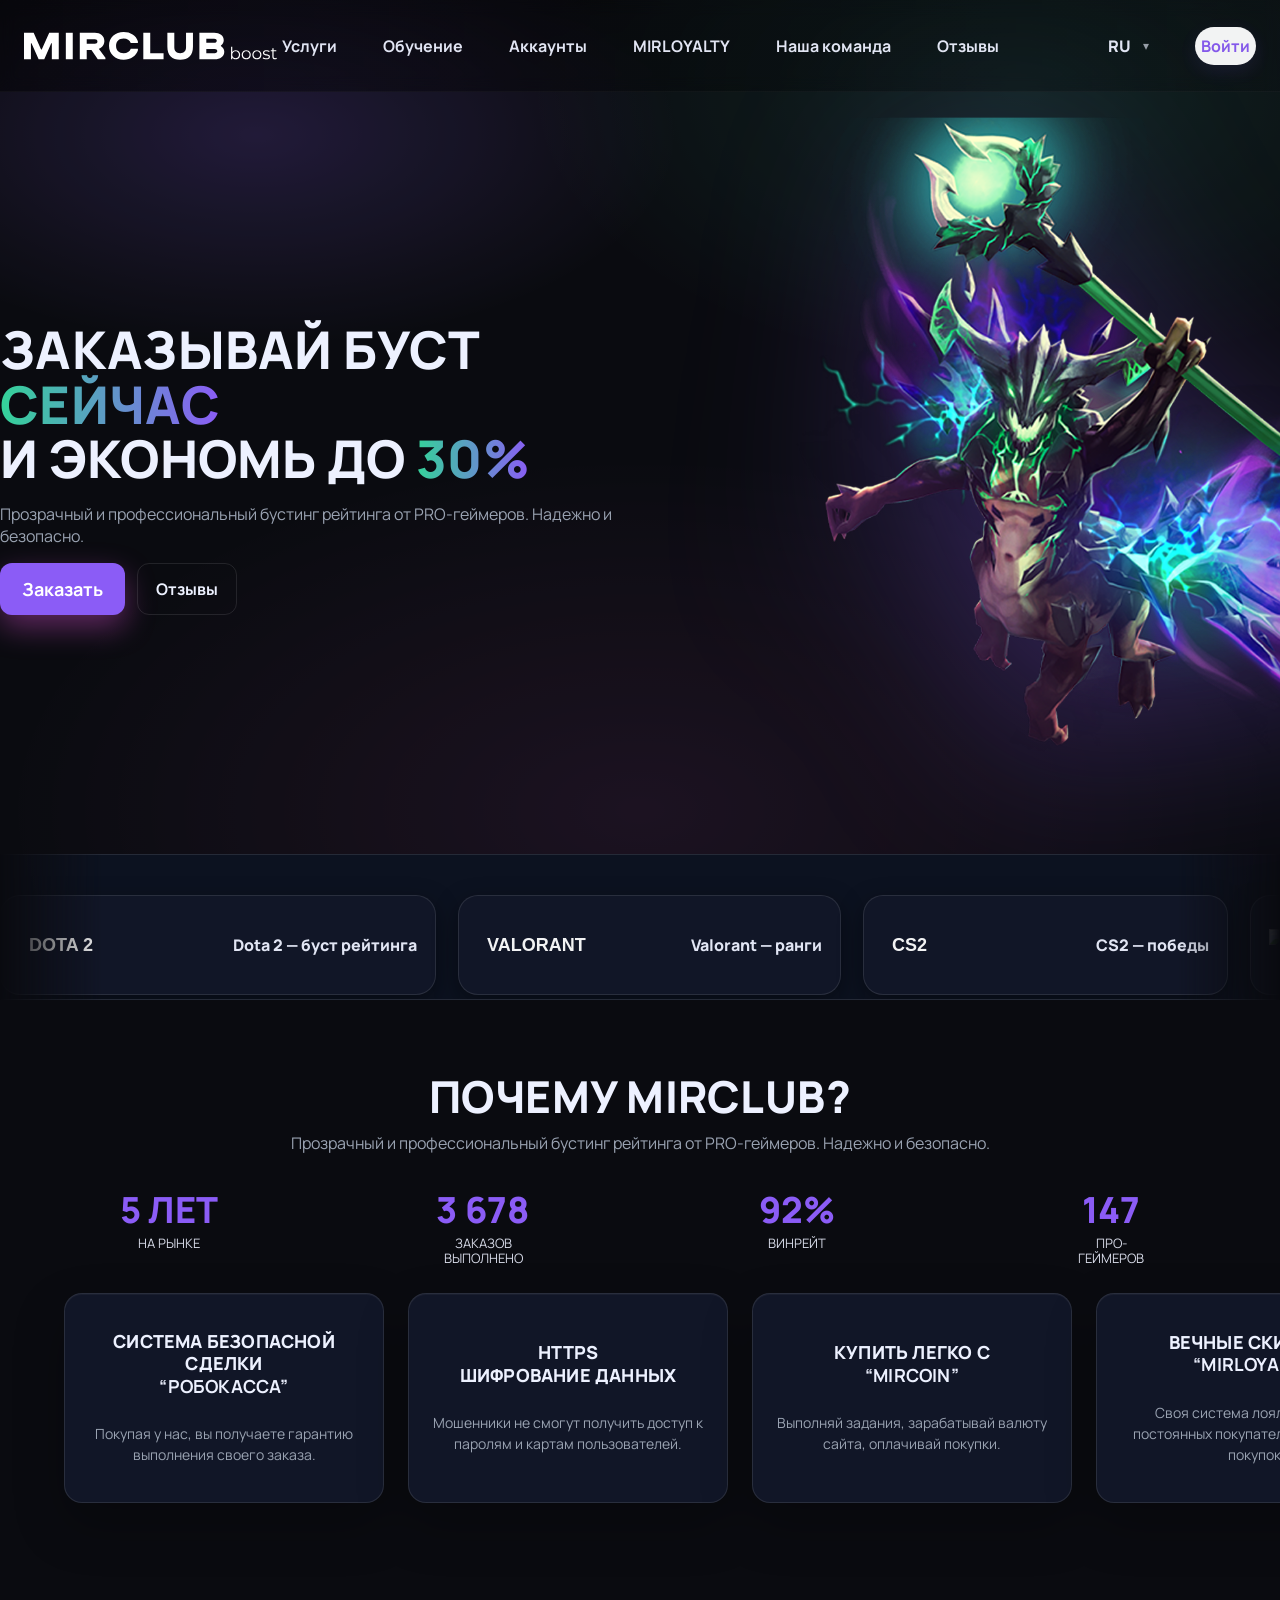
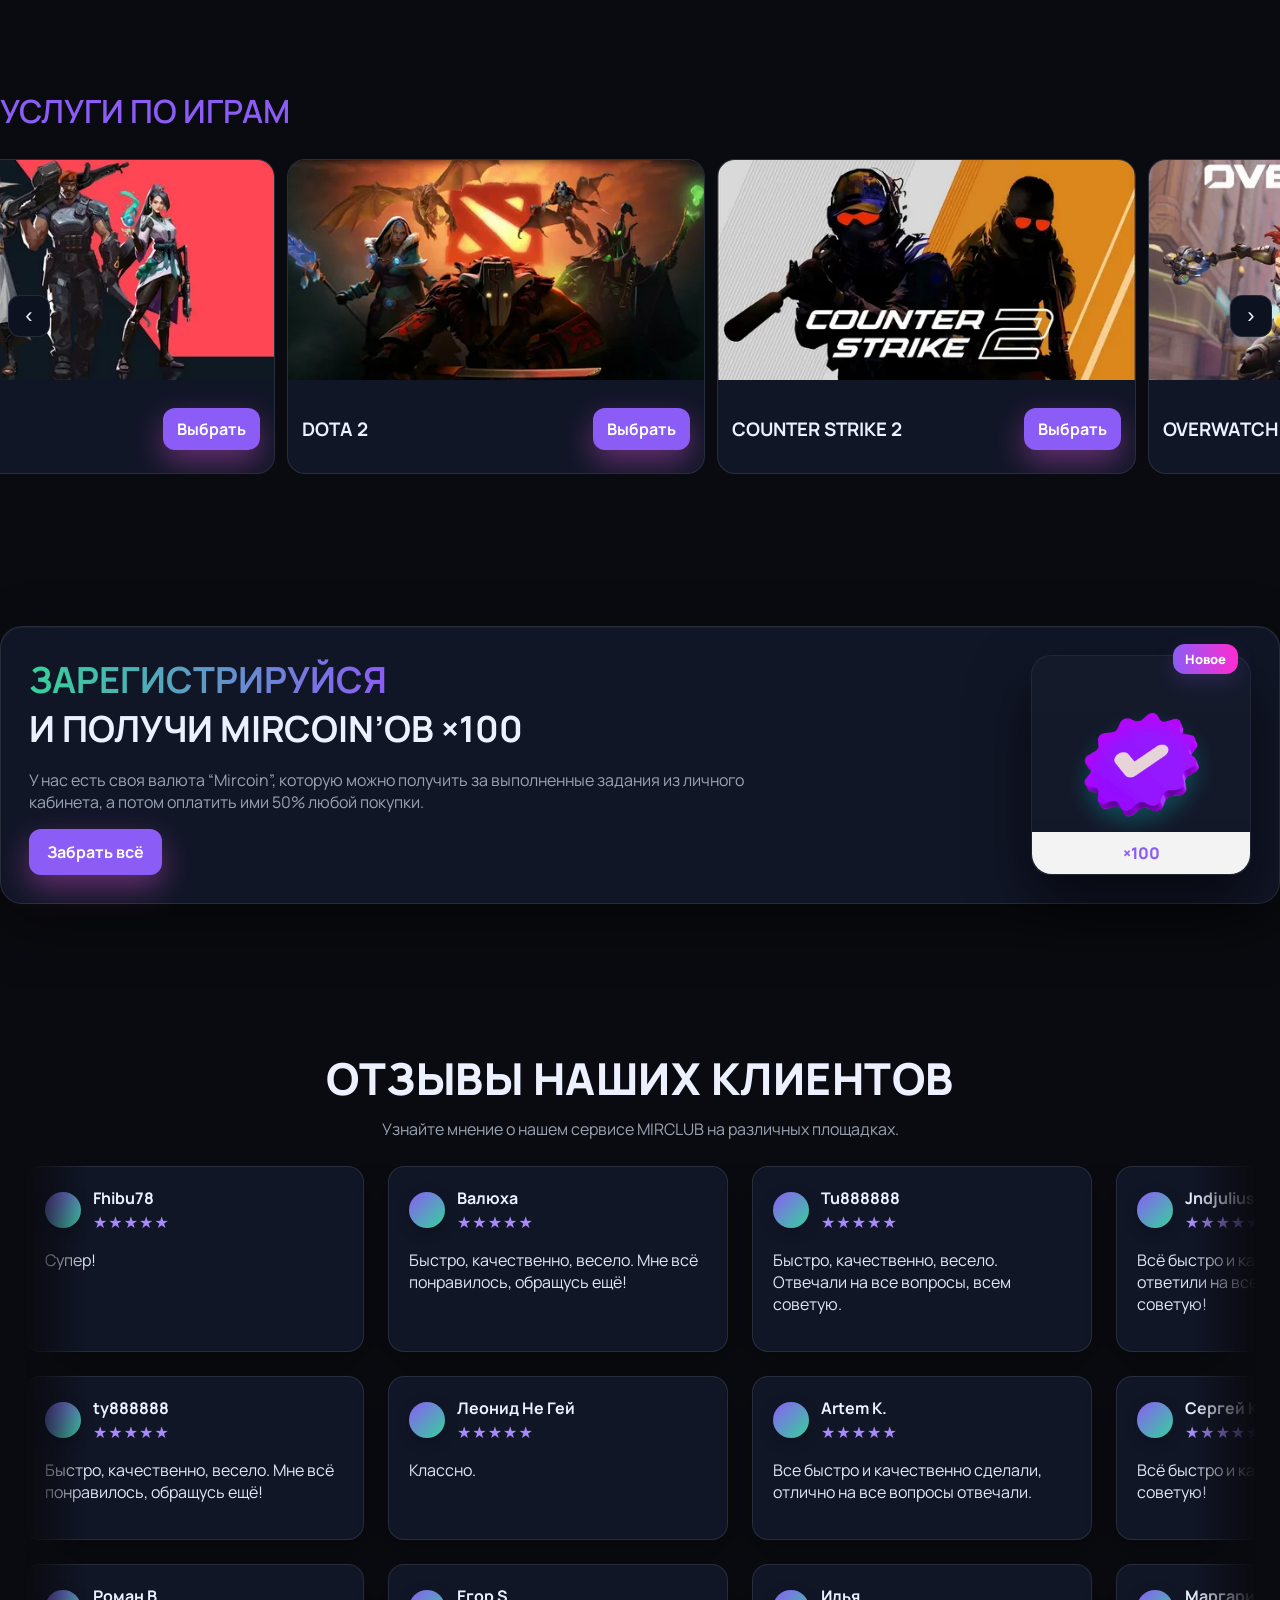
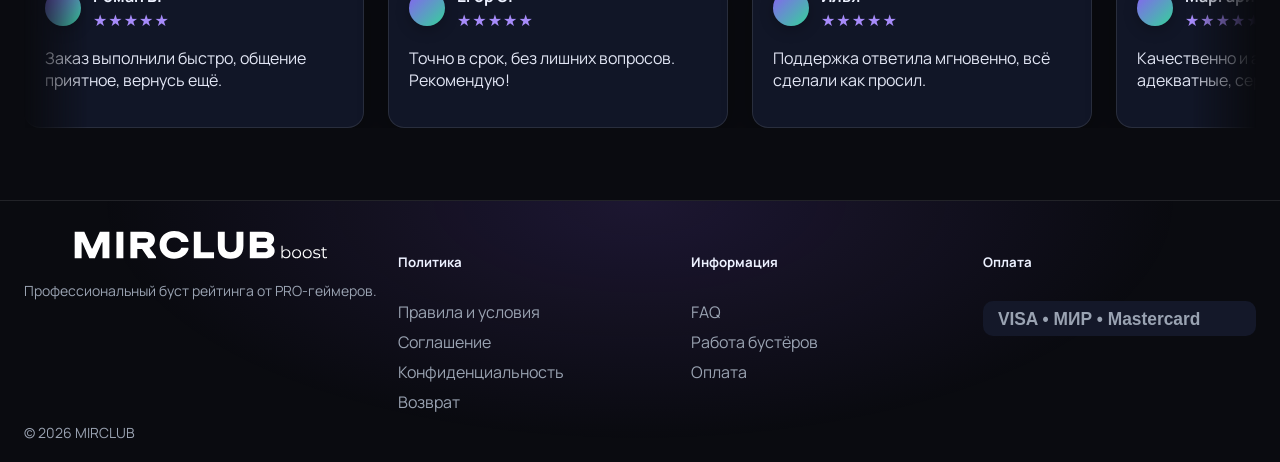
==== commit 3c747902: "Add files via upload" ====
--- a/index.html
+++ b/index.html
@@ -16,25 +16,32 @@
 </script>
 </head><body class="page" data-theme="default">
 <div class="bg fx-1"></div><div class="bg fx-2"></div><div class="bg fx-3"></div>
-  <header class="header container">
+  <header class="header container header--glass">
     <a class="brand" href="./index.html"><img src="./assets/logo.svg" alt="MIRCLUB" loading="lazy" decoding="async" /></a>
     <nav class="nav">
-      <a href="./index.html#services">Услуги</a>
-      <a href="./pages/about.html">О нас</a>
+  <a href="./services.html">Услуги</a>
+      <a href="./pages/training.html">Обучение</a>
+      <a href="./pages/accounts.html">Аккаунты</a>
+      <a href="./pages/mirloyalty.html">MIRLOYALTY</a>
+      <a href="./pages/team.html">Наша команда</a>
       <a href="#reviews">Отзывы</a>
-      <a href="./cabinet/index.html">Личный кабинет</a>
-      <div class="theme-toggle" id="themeToggle" role="tablist" aria-label="Theme toggle">
-        
+      <!-- language selector placed near the right-side CTA -->
+      <div class="lang" aria-hidden="true">RU <span class="caret">▾</span></div>
+      <div class="theme-toggle" id="themeToggle" role="tablist" aria-label="Theme toggle" style="display:none;">
         <button data-theme="light" role="tab">Светлая</button>
         <button data-theme="default" role="tab" class="active">Обычная</button>
         <button data-theme="dark" role="tab">Тёмная</button>
       </div>
+      <a class="btn btn--ghost" href="#">Войти</a>
     </nav>
     <button class="burger" id="burger" aria-label="Меню"><span></span><span></span><span></span></button>
   </header>
   <nav class="mnav" id="mnav">
-    <a href="./index.html#services">Услуги</a>
-    <a href="./pages/about.html">О нас</a>
+  <a href="./services.html">Услуги</a>
+    <a href="./pages/training.html">Обучение</a>
+    <a href="./pages/accounts.html">Аккаунты</a>
+    <a href="./pages/mirloyalty.html">MIRLOYALTY</a>
+    <a href="./pages/team.html">Наша команда</a>
     <a href="#reviews">Отзывы</a>
     <a href="./cabinet/index.html">Личный кабинет</a>
     <div class="theme-toggle mt8" id="themeToggleM">
@@ -42,20 +49,30 @@
       <button data-theme="default" class="active">Обычная</button>
       <button data-theme="dark">Тёмная</button>
     </div>
-  </nav><section class="hero container">
-<div class="hero__left"><h1>ЗАКАЗЫВАЙ БУСТ <span class="accent">СЕЙЧАС</span><br>И ЭКОНОМЬ ДО <span class="accent">30%</span></h1><p class="muted">Прозрачный и профессиональный бустинг рейтинга от PRO-геймеров. Надежно и безопасно.</p><div class="hero__cta"><a class="btn btn--lg ripple" href="./pages/contacts.html">Заказать</a><a class="btn btn--ghost ripple" href="./pages/reviews.html">Отзывы</a></div></div><div class="hero__right"><img class="hero__img" src="./assets/hero-figure.png" loading="eager" fetchpriority="high" decoding="async" alt="hero" /></div></section>
+    <div class="mt8 lang">RU</div>
+  </nav>
+  <section class="hero container hero--large">
+    <div class="hero__left">
+      <h1>ЗАКАЗЫВАЙ БУСТ <span class="accent">СЕЙЧАС</span><br>И ЭКОНОМЬ ДО <span class="accent">30%</span></h1>
+      <p class="muted">Прозрачный и профессиональный бустинг рейтинга от PRO-геймеров. Надежно и безопасно.</p>
+      <div class="hero__cta"><a class="btn btn--lg ripple" href="./pages/contacts.html">Заказать</a><a class="btn btn--ghost ripple" href="./pages/reviews.html">Отзывы</a></div>
+    </div>
+    <div class="hero__right">
+      <img class="hero__img" src="./cabinet/image 199.png" loading="eager" fetchpriority="high" decoding="async" alt="hero" />
+    </div>
+  </section>
 <section class="banner-ticker">
   <div class="ticker-track" id="tickerTrack">
-  <a class="tile" href="./games/dota2.html"><img src="./assets/brand-dota.svg" alt="dota" loading="lazy" decoding="async"><span>Dota 2 — буст рейтинга</span></a>
+  <a class="tile" href="./games/dota2.html#ranks"><img src="./assets/brand-dota.svg" alt="dota" loading="lazy" decoding="async"><span>Dota 2 — буст рейтинга</span></a>
   <a class="tile" href="./games/valorant.html"><img src="./assets/brand-valorant.svg" alt="valorant" loading="lazy" decoding="async"><span>Valorant — ранги</span></a>
   <a class="tile" href="./games/cs2.html"><img src="./assets/brand-cs2.svg" alt="cs2" loading="lazy" decoding="async"><span>CS2 — победы</span></a>
   <a class="tile" href="./games/overwatch2.html"><img src="./assets/brand-overwatch2.svg" alt="overwatch" loading="lazy" decoding="async"><span>Overwatch 2 — услуги</span></a>
-  <a class="tile" href="./games/dota2.html"><img src="./assets/brand-dota.svg" alt="dota" loading="lazy" decoding="async"><span>Dota 2 — буст рейтинга</span></a>
+  <a class="tile" href="./games/dota2.html#ranks"><img src="./assets/brand-dota.svg" alt="dota" loading="lazy" decoding="async"><span>Dota 2 — буст рейтинга</span></a>
   <a class="tile" href="./games/valorant.html"><img src="./assets/brand-valorant.svg" alt="valorant" loading="lazy" decoding="async"><span>Valorant — ранги</span></a>
   <a class="tile" href="./games/cs2.html"><img src="./assets/brand-cs2.svg" alt="cs2" loading="lazy" decoding="async"><span>CS2 — победы</span></a>
   <a class="tile" href="./games/overwatch2.html"><img src="./assets/brand-overwatch2.svg" alt="overwatch" loading="lazy" decoding="async"><span>Overwatch 2 — услуги</span></a>
   </div>
-</section><section class="services container" id="services"><h2 class="title">УСЛУГИ ПО ИГРАМ</h2><div class="slider" data-autoplay="true" data-interval="7000"><button class="s-btn" id="prev">‹</button><div class="track" id="track"><a class="card glow" href="./games/valorant.html"><img src="./assets/avatars/valorant.png"><div class="card__body"><h3>VALORANT</h3><span class="btn btn--sm">Выбрать</span></div></a><a class="card glow" href="./games/dota2.html"><img src="./assets/avatars/dota2.png"><div class="card__body"><h3>DOTA 2</h3><span class="btn btn--sm">Выбрать</span></div></a><a class="card glow" href="./games/cs2.html"><img src="./assets/avatars/cs2.png"><div class="card__body"><h3>COUNTER STRIKE 2</h3><span class="btn btn--sm">Выбрать</span></div></a><a class="card glow" href="./games/overwatch2.html"><img src="./assets/avatars/overwatch2.png"><div class="card__body"><h3>OVERWATCH 2</h3><span class="btn btn--sm">Выбрать</span></div></a></div><button class="s-btn" id="next">›</button></div></section>
+</section>
 <!-- ПОЧЕМУ MIRCLUB? -->
 <section id="why" class="why-mirclub">
   <div class="container why__inner">
@@ -108,7 +125,22 @@
 </section>
 
 
-<section class="promo container"><div class="promo__inner glass"><div><h3><span class="accent">ЗАРЕГИСТРИРУЙСЯ</span><br>И ПОЛУЧИ MIRCOIN’ОВ ×100</h3><p class="muted">Выполняй задания и оплати ими до 50% покупки.</p><a class="btn ripple" href="./pages/contacts.html">Забрать всё</a></div><img class="promo__img" src="./assets/promo-badge.png"></div></section>
+<section class="services container" id="services"><h2 class="title">УСЛУГИ ПО ИГРАМ</h2><div class="slider" data-autoplay="true" data-interval="7000"><button class="s-btn" id="prev">‹</button><div class="track" id="track"><a class="card glow" href="./games/valorant.html"><img src="./assets/avatars/valorant.png"><div class="card__body"><h3>VALORANT</h3><span class="btn btn--sm">Выбрать</span></div></a><a class="card glow" href="./games/dota2.html"><img src="./assets/avatars/dota2.png"><div class="card__body"><h3>DOTA 2</h3><span class="btn btn--sm">Выбрать</span></div></a><a class="card glow" href="./games/cs2.html"><img src="./assets/avatars/cs2.png"><div class="card__body"><h3>COUNTER STRIKE 2</h3><span class="btn btn--sm">Выбрать</span></div></a><a class="card glow" href="./games/overwatch2.html"><img src="./assets/avatars/overwatch2.png"><div class="card__body"><h3>OVERWATCH 2</h3><span class="btn btn--sm">Выбрать</span></div></a></div><button class="s-btn" id="next">›</button></div></section>
+
+<section class="promo container">
+  <div class="promo__inner glass">
+    <div class="promo__content">
+      <h3><span class="accent">ЗАРЕГИСТРИРУЙСЯ</span><br>И ПОЛУЧИ MIRCOIN’ОВ ×100</h3>
+      <p class="muted">У нас есть своя валюта “Mircoin”, которую можно получить за выполненные задания из личного кабинета, а потом оплатить ими 50% любой покупки.</p>
+      <a class="btn ripple" href="./pages/contacts.html">Забрать всё</a>
+    </div>
+    <div class="promo__card">
+      <div class="promo__badge">Новое</div>
+      <img class="promo__img" src="./cabinet/morflax-studio (2) 1.png" alt="morflax" />
+      <div class="promo__caption">×100</div>
+    </div>
+  </div>
+</section>
   
   <!-- ОТЗЫВЫ НАШИХ КЛИЕНТОВ -->
   <section id="reviews" class="reviews">
--- a/styles.css
+++ b/styles.css
@@ -69,7 +69,8 @@
 .glass{background:var(--glass);border:1px solid rgba(255,255,255,.06);border-radius:22px;box-shadow:0 20px 60px rgba(0,0,0,.45),inset 0 1px 0 rgba(255,255,255,.04);backdrop-filter:blur(8px)}
 .btn{display:inline-flex;align-items:center;justify-content:center;gap:8px;padding:12px 18px;border-radius:12px;text-decoration:none;font-weight:800;color:var(--btn-ink);background:linear-gradient(135deg,var(--btn),#7c3aed);box-shadow:0 12px 30px rgba(255,92,243,.35);border:0;cursor:pointer}
 .btn--sm{padding:10px 14px}.btn--lg{padding:14px 22px;font-size:18px}.btn--ghost{background:transparent;border:1px solid rgba(255,255,255,.18);color:var(--ink);box-shadow:none}
-.header{display:flex;align-items:center;justify-content:space-between;padding:18px 0;position:sticky;top:0;background:linear-gradient(180deg,var(--bg),transparent);z-index:5}
+.header{display:flex;align-items:center;justify-content:space-between;padding:18px 0;background:linear-gradient(180deg,var(--bg),transparent);z-index:5}
+.header--glass{background:linear-gradient(90deg,rgba(0,0,0,.45),rgba(10,10,15,.25));backdrop-filter:blur(8px);border-bottom:1px solid rgba(255,255,255,.03)}
 .brand{display:flex;align-items:center;gap:10px;text-decoration:none;color:var(--ink);font-weight:800;font-size:18px}
 .brand img{height:28px}.brand .boost{opacity:.8}
 
@@ -79,7 +80,10 @@
 .mnav{display:none;position:fixed;inset:64px 16px auto 16px;padding:16px;gap:10px;flex-direction:column;z-index:50}.mnav.open{display:flex}
 
 .hero{display:grid;grid-template-columns:1.1fr .9fr;gap:24px;align-items:center;padding:40px 0 16px}
+.hero--large{padding-top:56px;padding-bottom:24px}
 .hero h1{font-size:52px;line-height:1.05;margin:0 0 14px;font-weight:800;letter-spacing:.3px}
+.hero__right{display:flex;align-items:center;justify-content:center}
+.hero__img{max-width:100%;height:auto;filter:drop-shadow(0 30px 80px rgba(141,92,246,.35));transform:translateX(6%);max-height:520px}
 .accent{background:linear-gradient(90deg,var(--accent2),var(--accent1));-webkit-background-clip:text;background-clip:text;color:transparent}
 .hero__cta{display:flex;gap:12px;margin:14px 0 8px}
 .hero__right{text-align:center}.hero__img{max-width:100%;height:auto;filter:drop-shadow(0 30px 80px rgba(141,92,246,.35))}
@@ -88,9 +92,10 @@
 .banner-ticker{position:relative;overflow:hidden;height:140px;border-top:1px solid rgba(255,255,255,.08);border-bottom:1px solid rgba(255,255,255,.08);background:rgba(255,255,255,.02);-webkit-mask-image:linear-gradient(90deg,transparent 0%,#000 8%,#000 92%,transparent 100%);mask-image:linear-gradient(90deg,transparent 0%,#000 8%,#000 92%,transparent 100%)}
 .ticker-track{display:flex;align-items:center;gap:22px;height:100%;padding:18px 0;animation:banner-scroll 28s linear infinite}
 .banner-ticker:hover .ticker-track{animation-play-state:paused}
-.tile{flex:0 0 auto;display:flex;align-items:center;gap:14px;height:100px;min-width:320px;padding:0 18px;border-radius:20px;background:linear-gradient(180deg,rgba(255,255,255,.05),rgba(255,255,255,.02));border:1px solid rgba(255,255,255,.1);text-decoration:none;color:#fff;box-shadow:0 18px 40px rgba(0,0,0,.35),inset 0 1px 0 rgba(255,255,255,.05);transition:transform .25s ease, box-shadow .25s ease, border-color .25s ease}
-.tile:hover{transform:translateY(-3px);border-color:rgba(255,255,255,.25);box-shadow:0 24px 50px rgba(139,92,246,.28)}
-.tile img{height:32px}.tile span{font-weight:800;white-space:nowrap;opacity:.95}
+.tile{flex:0 0 auto;display:flex;align-items:center;gap:14px;height:100px;min-width:320px;padding:0 18px;border-radius:20px;background:var(--surface);border:1px solid rgba(255,255,255,.04);text-decoration:none;color:#fff;box-shadow:0 8px 24px rgba(0,0,0,.4);transition:transform .25s ease, box-shadow .25s ease, border-color .25s ease}
+.tile:hover{transform:translateY(-3px);border-color:rgba(255,255,255,.12);box-shadow:0 22px 40px rgba(139,92,246,.18)}
+.tile img{height:28px;opacity:.95;filter:grayscale(.05) contrast(1.05)}
+.tile span{font-weight:800;white-space:nowrap;opacity:.95}
 @keyframes banner-scroll{from{transform:translateX(0)}to{transform:translateX(-50%)}}
 .btn {
   background: var(--btn-bg);
@@ -120,7 +125,84 @@
 .track::-webkit-scrollbar{display:none}
 
 /* Promo */
-.promo{padding:30px 0 60px}.promo__inner{display:flex;align-items:center;justify-content:space-between;gap:18px;padding:22px}.promo__img{width:140px;height:140px;object-fit:contain}
+.services{padding:72px 0 36px}
+.services .title{margin-bottom:18px}
+.services .slider{padding-bottom:6px}
+.promo{padding:48px 0 80px;margin-top:28px}
+
+/* ====== Unified vertical spacing for main page blocks ====== */
+:root{
+  --section-vertical:72px; /* default spacing between sections */
+}
+
+/* Apply consistent vertical padding to the main content sections */
+.hero,
+.banner-ticker,
+.why-mirclub,
+.services,
+.promo,
+.reviews{
+  padding-top: var(--section-vertical) !important;
+  padding-bottom: var(--section-vertical) !important;
+}
+
+/* Small adjustments inside services so the slider doesn't touch the edges */
+.services .slider{padding-top:8px;padding-bottom:8px}
+
+/* Responsive: reduce spacing on smaller viewports */
+@media (max-width:1024px){
+  :root{ --section-vertical:48px }
+}
+@media (max-width:640px){
+  :root{ --section-vertical:28px }
+}
+.promo__inner{display:flex;align-items:center;justify-content:space-between;gap:18px;padding:28px;border-radius:22px}
+.promo__content{max-width:980px}
+.promo__content h3{font-size:36px;margin:0 0 10px}
+.promo__content .muted{max-width:720px}
+.promo__card{position:relative;width:220px;height:220px;border-radius:20px;display:flex;align-items:center;justify-content:center;background:linear-gradient(180deg,rgba(255,255,255,.02),rgba(255,255,255,.01));border:1px solid rgba(255,255,255,.06);box-shadow:0 30px 60px rgba(0,0,0,.6)}
+.promo__badge{position:absolute;top:-12px;right:12px;background:linear-gradient(90deg,var(--accent1),#ff2bd1);color:#fff;padding:6px 12px;border-radius:12px;font-weight:800;font-size:13px;box-shadow:0 8px 20px rgba(139,92,246,.18)}
+.promo__img{width:160px;height:160px;object-fit:contain}
+.promo__caption{position:absolute;bottom:0;left:0;right:0;text-align:center;background:rgba(255,255,255,.95);color:var(--accent1);font-weight:900;padding:10px 0;border-bottom-left-radius:20px;border-bottom-right-radius:20px}
+
+/* ===== Header & Hero tweaks to match the screenshot ===== */
+/* Center the main nav, keep brand pinned left and make the login button a white pill */
+.header{
+  /* center content so nav sits in the middle */
+  display:flex;align-items:center;justify-content:center;padding:22px 0;height:var(--header-height);z-index:6
+}
+.header .brand{position:absolute;left:var(--edge);z-index:8;top:50%;transform:translateY(-50%);}
+.header .nav{display:flex;gap:34px;align-items:center}
+.header .nav a{font-weight:700;padding:8px 6px;opacity:.95}
+.header .btn--ghost{
+  /* white pill like on the reference */
+  background:#ffffff;color:var(--accent1);border:0;padding:8px 18px;border-radius:28px;box-shadow:0 6px 20px rgba(139,92,246,.12);font-weight:800;
+  position:absolute;right:var(--edge);top:50%;transform:translateY(-50%);z-index:9;
+}
+.header--glass{background:linear-gradient(90deg,rgba(0,0,0,.45),rgba(10,10,15,.25));backdrop-filter:blur(8px);border-bottom:1px solid rgba(255,255,255,.03)}
+
+/* Make hero artwork larger, allow it to overflow to the right so the character isn't clipped */
+.hero{display:grid;grid-template-columns:1fr 1.2fr;gap:24px;align-items:end;padding-top:80px;padding-bottom:8px;overflow:visible}
+.hero--large{padding-top:64px}
+.hero__right{overflow:visible;position:relative}
+.hero__img{
+  /* allow the image to grow beyond the container and push visually to the right */
+  max-width:none;max-height:calc(100vh - 140px);height:auto;width:auto;transform:translateX(12%) scale(1.15);filter:drop-shadow(0 40px 100px rgba(141,92,246,.38));object-fit:contain
+}
+
+/* Responsive fallbacks: smaller screens keep the previous safe sizes and layout */
+@media (max-width:1024px){
+  .header{justify-content:space-between;height:auto;padding:18px 0}
+  .header .brand{position:relative;left:auto}
+  .header .nav{gap:18px}
+  .header .btn--ghost{padding:8px 14px;border-radius:20px;background:transparent;color:var(--ink);border:1px solid var(--border);box-shadow:none}
+  .hero{grid-template-columns:1fr;align-items:center;padding-top:40px}
+  .hero__img{transform:none;scale:1;max-height:520px}
+}
+@media (max-width:640px){
+  .hero h1{font-size:34px}
+  .hero__img{max-height:380px}
+}
 
 /* Footer */
 .footer{border-top:1px solid rgba(255,255,255,.08);padding:30px 0 20px;background:radial-gradient(900px 400px at 50% 0%,rgba(139,92,246,.15),transparent 60%)}
@@ -129,6 +211,15 @@
 /* Responsive */
 @media (max-width:1024px){.hero{grid-template-columns:1fr}.track{grid-auto-columns:calc(50% - 6px)}.footer__inner{grid-template-columns:1fr 1fr}.nav{display:none}.burger{display:block}.banner-ticker{height:120px}.tile{min-width:270px;height:88px}}
 @media (max-width:640px){.hero h1{font-size:34px}.track{grid-auto-columns:100%}.footer__inner{grid-template-columns:1fr}.banner-ticker{height:110px}.tile{min-width:240px;height:82px}}
+
+@media (max-width:1024px){
+  .services{padding:48px 0 28px}
+  .promo{padding:36px 0 48px;margin-top:18px}
+}
+@media (max-width:640px){
+  .services{padding:36px 0 18px}
+  .promo{padding:28px 0 36px;margin-top:12px}
+}
 
 /* Фон/текст страницы */
 body{ background: var(--bg); color: var(--ink); }
@@ -268,6 +359,70 @@
 .center{text-align:center}
 .small{font-size:14px}
 
+/* ======================================================================================
+   Fixed header: ensure header stays visible on scroll and doesn't get covered by content
+   - sets a consistent header height and top fix
+   - adds body padding so page content doesn't hide under the fixed header
+   - adjusts mobile insets for the mobile nav (.mnav)
+====================================================================================== */
+
+:root{ --header-height: 92px; }
+
+.header{
+  position: fixed !important;
+  top: 0 !important; left: 0 !important; right: 0 !important;
+  width: 100% !important;
+  height: var(--header-height) !important;
+  display: flex !important; align-items: center !important; justify-content: center !important;
+  z-index: 9999 !important;
+  background: linear-gradient(90deg, rgba(0,0,0,.45), rgba(10,10,15,.25)) !important;
+  backdrop-filter: blur(8px) !important;
+  border-bottom: 1px solid rgba(255,255,255,.03) !important;
+}
+
+/* When header has the .container class in the HTML it inherits the container's max-width/padding
+   which prevents a full-bleed fixed header. Make the header full-width while keeping inner
+   spacing via the existing --edge variable. */
+.header.container{
+  max-width: 100% !important;
+  margin: 0 !important;
+  padding: 0 !important;
+  left: 0 !important;
+  right: 0 !important;
+}
+
+.header .nav{
+  /* ensure nav stays centered in the viewport */
+  margin: 0 auto;
+}
+
+/* language selector near right side of header */
+.lang{
+  display:inline-flex;align-items:center;gap:6px;padding:8px 10px;border-radius:14px;background:transparent;color:var(--ink);font-weight:800;opacity:.95;border:1px solid transparent
+}
+.lang .caret{opacity:.65;margin-left:6px;font-size:12px}
+.header .lang{position:absolute;right:120px;top:50%;transform:translateY(-50%);z-index:10011}
+
+/* make sure brand and call-to-action stay positioned relative to the fixed header */
+.header .brand{ position:absolute; left:var(--edge); top:50%; transform:translateY(-50%); z-index:10010; }
+.header .btn--ghost{ position:absolute; right:var(--edge); top:50%; transform:translateY(-50%); z-index:10010; }
+
+/* push page content down so it doesn't sit under the fixed header */
+body{ padding-top: calc(var(--header-height)); }
+
+/* mobile adjustments: smaller header padding on narrow screens */
+@media (max-width:1024px){
+  :root{ --header-height: 72px; }
+  body{ padding-top: var(--header-height); }
+  .mnav{ inset: var(--header-height) 16px auto 16px; }
+}
+@media (max-width:640px){
+  :root{ --header-height: 64px; }
+  body{ padding-top: var(--header-height); }
+  .mnav{ inset: var(--header-height) 12px auto 12px; }
+}
+
+
 /* декоративные fx-градиенты (для обычной/светлой) */
 .bg{position:fixed;inset:0;pointer-events:none;z-index:-1;mix-blend-mode:screen;opacity:.5}
 .fx-1{background:radial-gradient(600px 300px at 20% 15%,rgba(139,92,246,.35),transparent 70%)}
@@ -278,7 +433,7 @@
 
 /* ==== ШАПКА ======================================================== */
 
-.header{display:flex;align-items:center;justify-content:space-between;padding:18px 0;position:sticky;top:0;background:linear-gradient(180deg,var(--bg),transparent);z-index:5}
+.header{display:flex;align-items:center;justify-content:space-between;padding:18px 0;background:linear-gradient(180deg,var(--bg),transparent);}
 [data-theme="dark"] .header{background:#000!important}
 
 .brand{display:flex;align-items:center;gap:10px;text-decoration:none;color:var(--ink);font-weight:800;font-size:18px}
@@ -376,8 +531,14 @@
 /* ==== ПРОМО ======================================================== */
 
 .promo{padding:30px 0 60px}
-.promo__inner{display:flex;align-items:center;justify-content:space-between;gap:18px;padding:22px}
-.promo__img{width:140px;height:140px;object-fit:contain}
+.promo__inner{display:flex;align-items:center;justify-content:space-between;gap:18px;padding:28px;border-radius:22px}
+.promo__content{max-width:980px}
+.promo__content h3{font-size:36px;margin:0 0 10px}
+.promo__content .muted{max-width:720px}
+.promo__card{position:relative;width:220px;height:220px;border-radius:20px;display:flex;align-items:center;justify-content:center;background:linear-gradient(180deg,rgba(255,255,255,.02),rgba(255,255,255,.01));border:1px solid rgba(255,255,255,.06);box-shadow:0 30px 60px rgba(0,0,0,.6)}
+.promo__badge{position:absolute;top:-12px;right:12px;background:linear-gradient(90deg,var(--accent1),#ff2bd1);color:#fff;padding:6px 12px;border-radius:12px;font-weight:800;font-size:13px;box-shadow:0 8px 20px rgba(139,92,246,.18)}
+.promo__img{width:160px;height:160px;object-fit:contain}
+.promo__caption{position:absolute;bottom:0;left:0;right:0;text-align:center;background:rgba(255,255,255,.95);color:var(--accent1);font-weight:900;padding:10px 0;border-bottom-left-radius:20px;border-bottom-right-radius:20px}
 
 /* ==== ФУТЕР ======================================================== */
 
